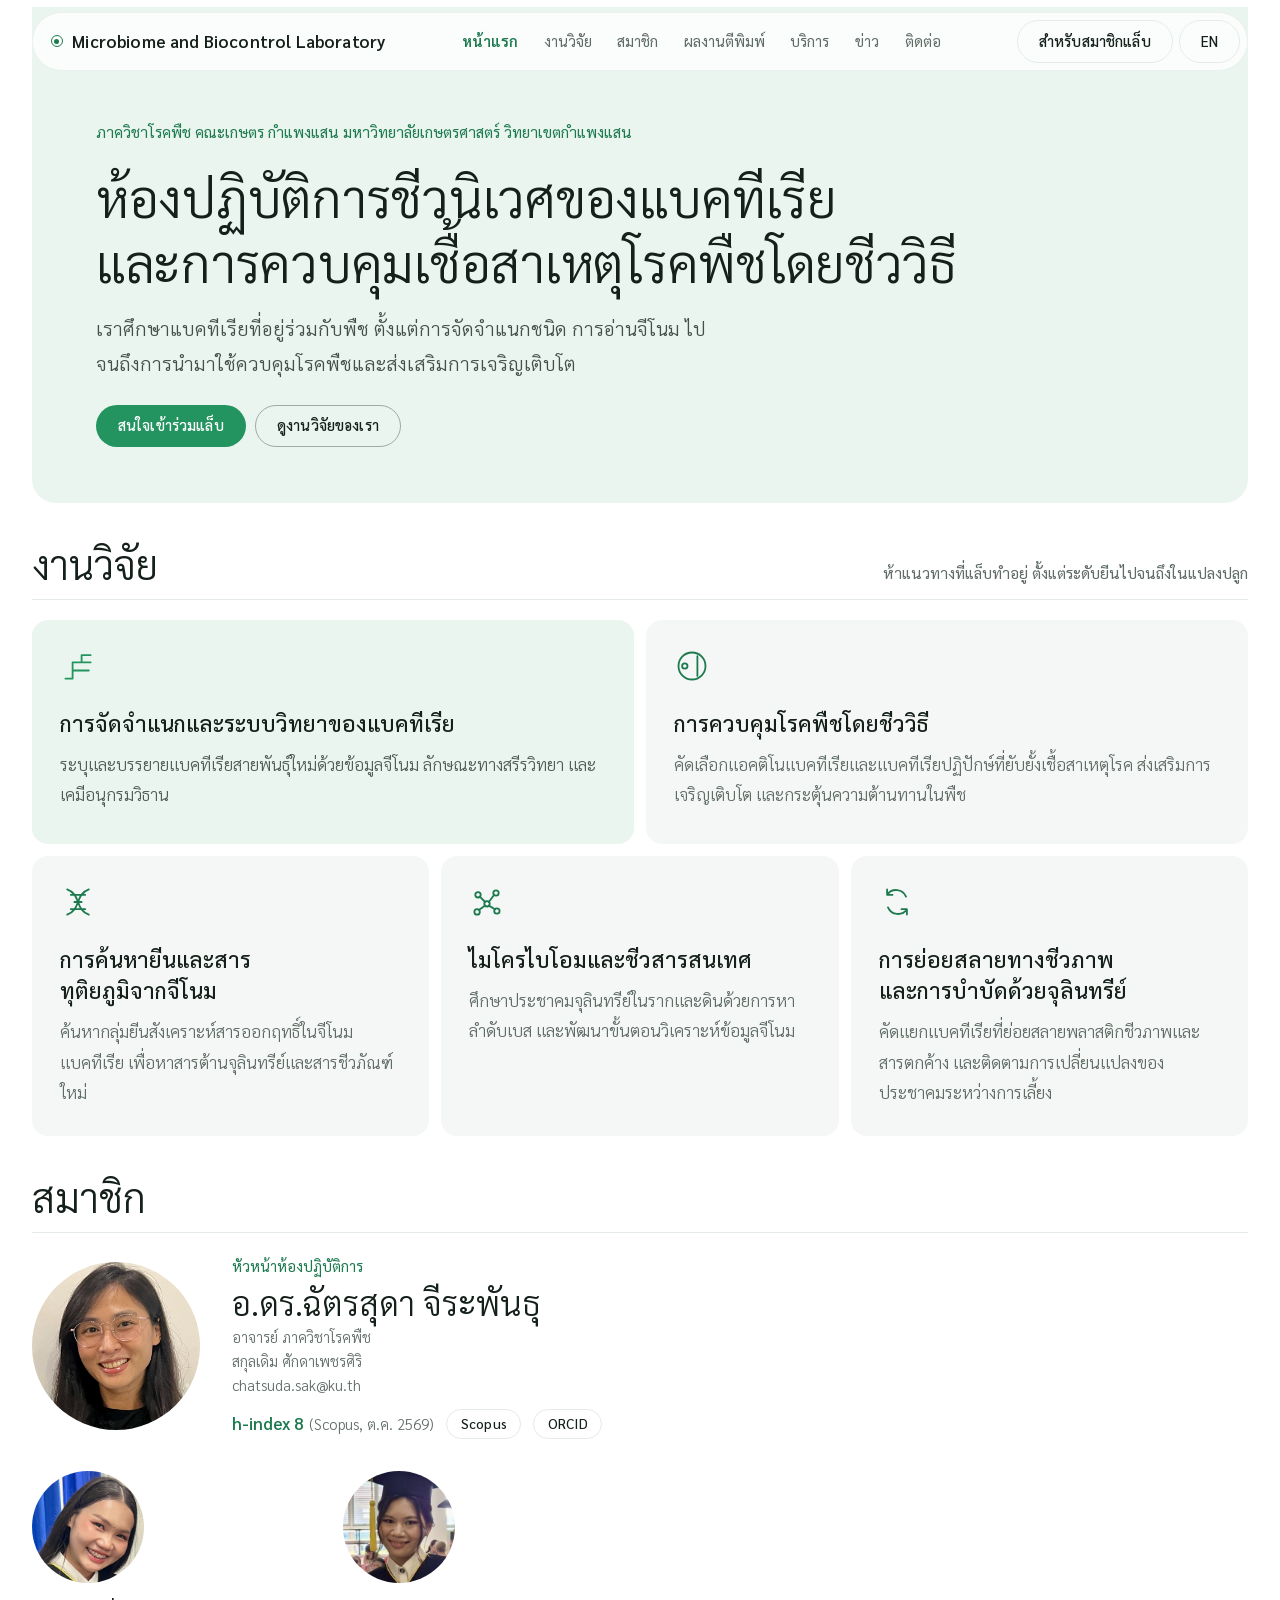
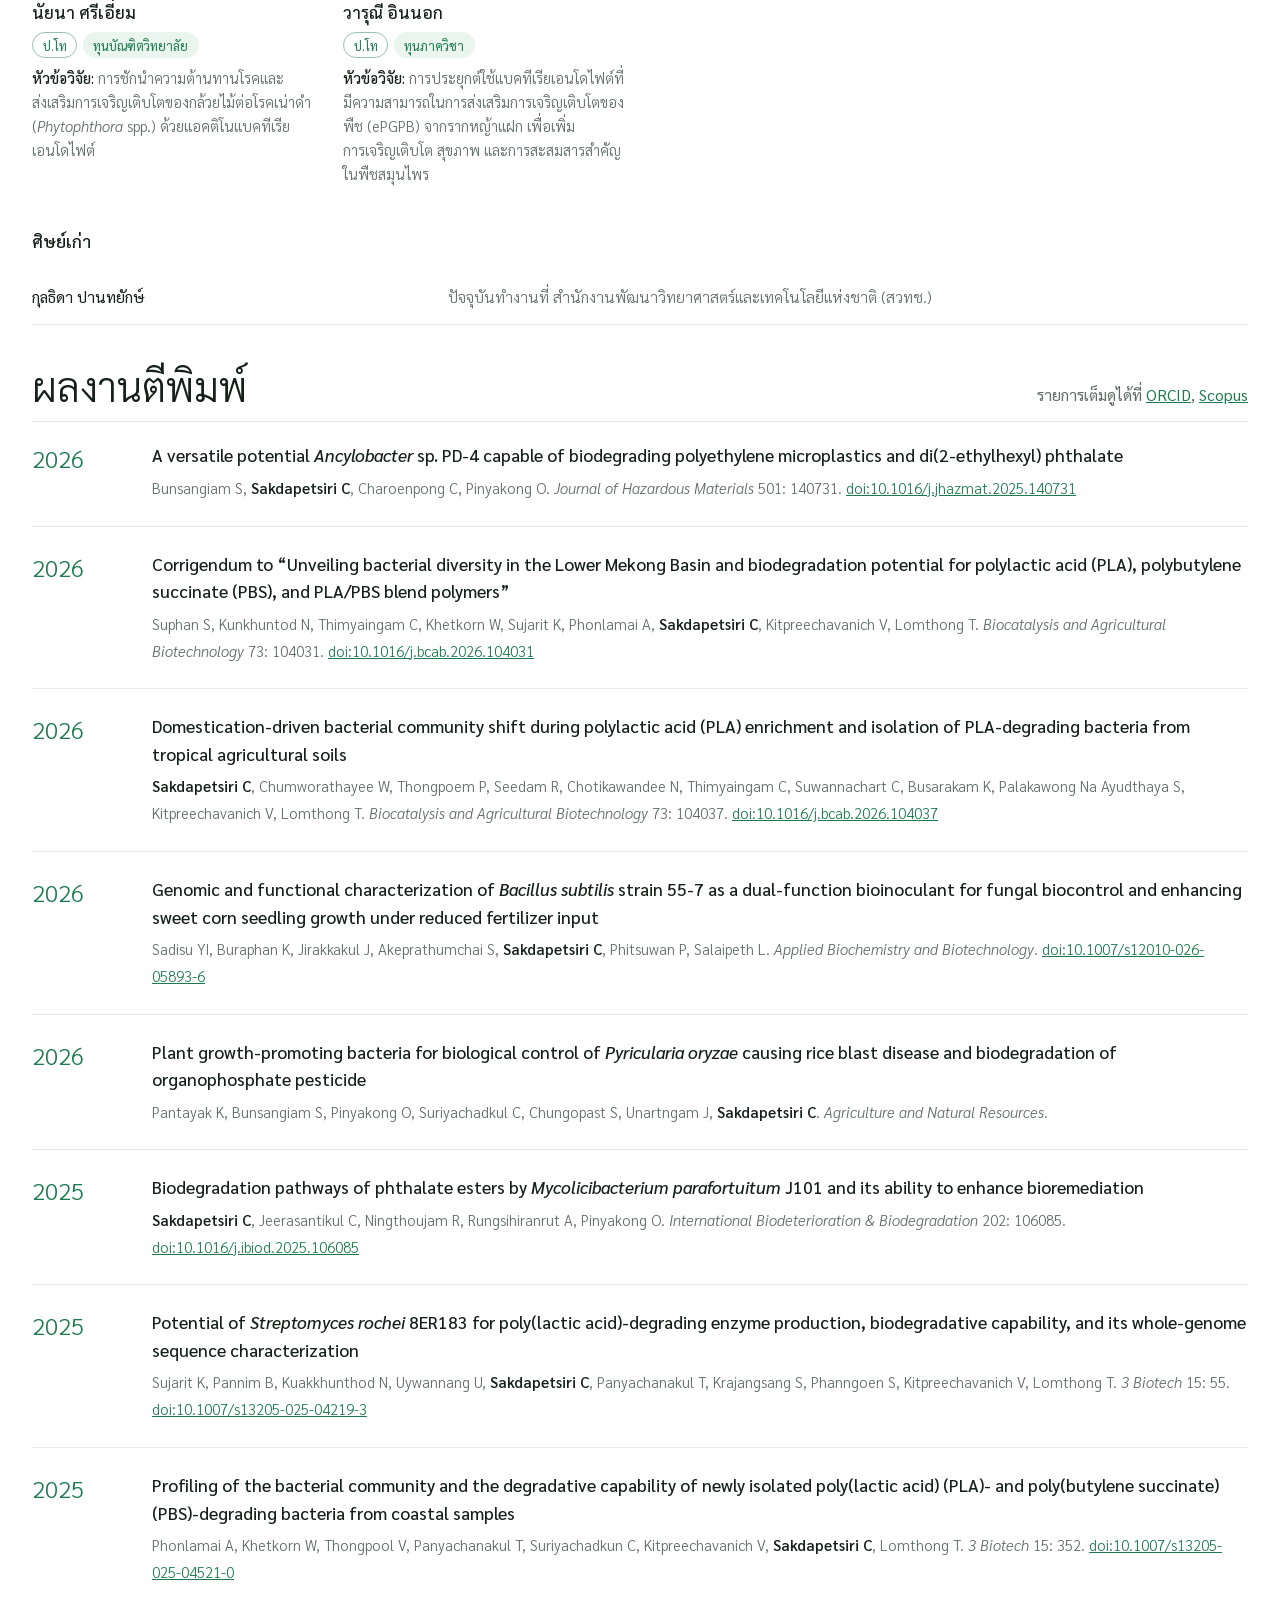
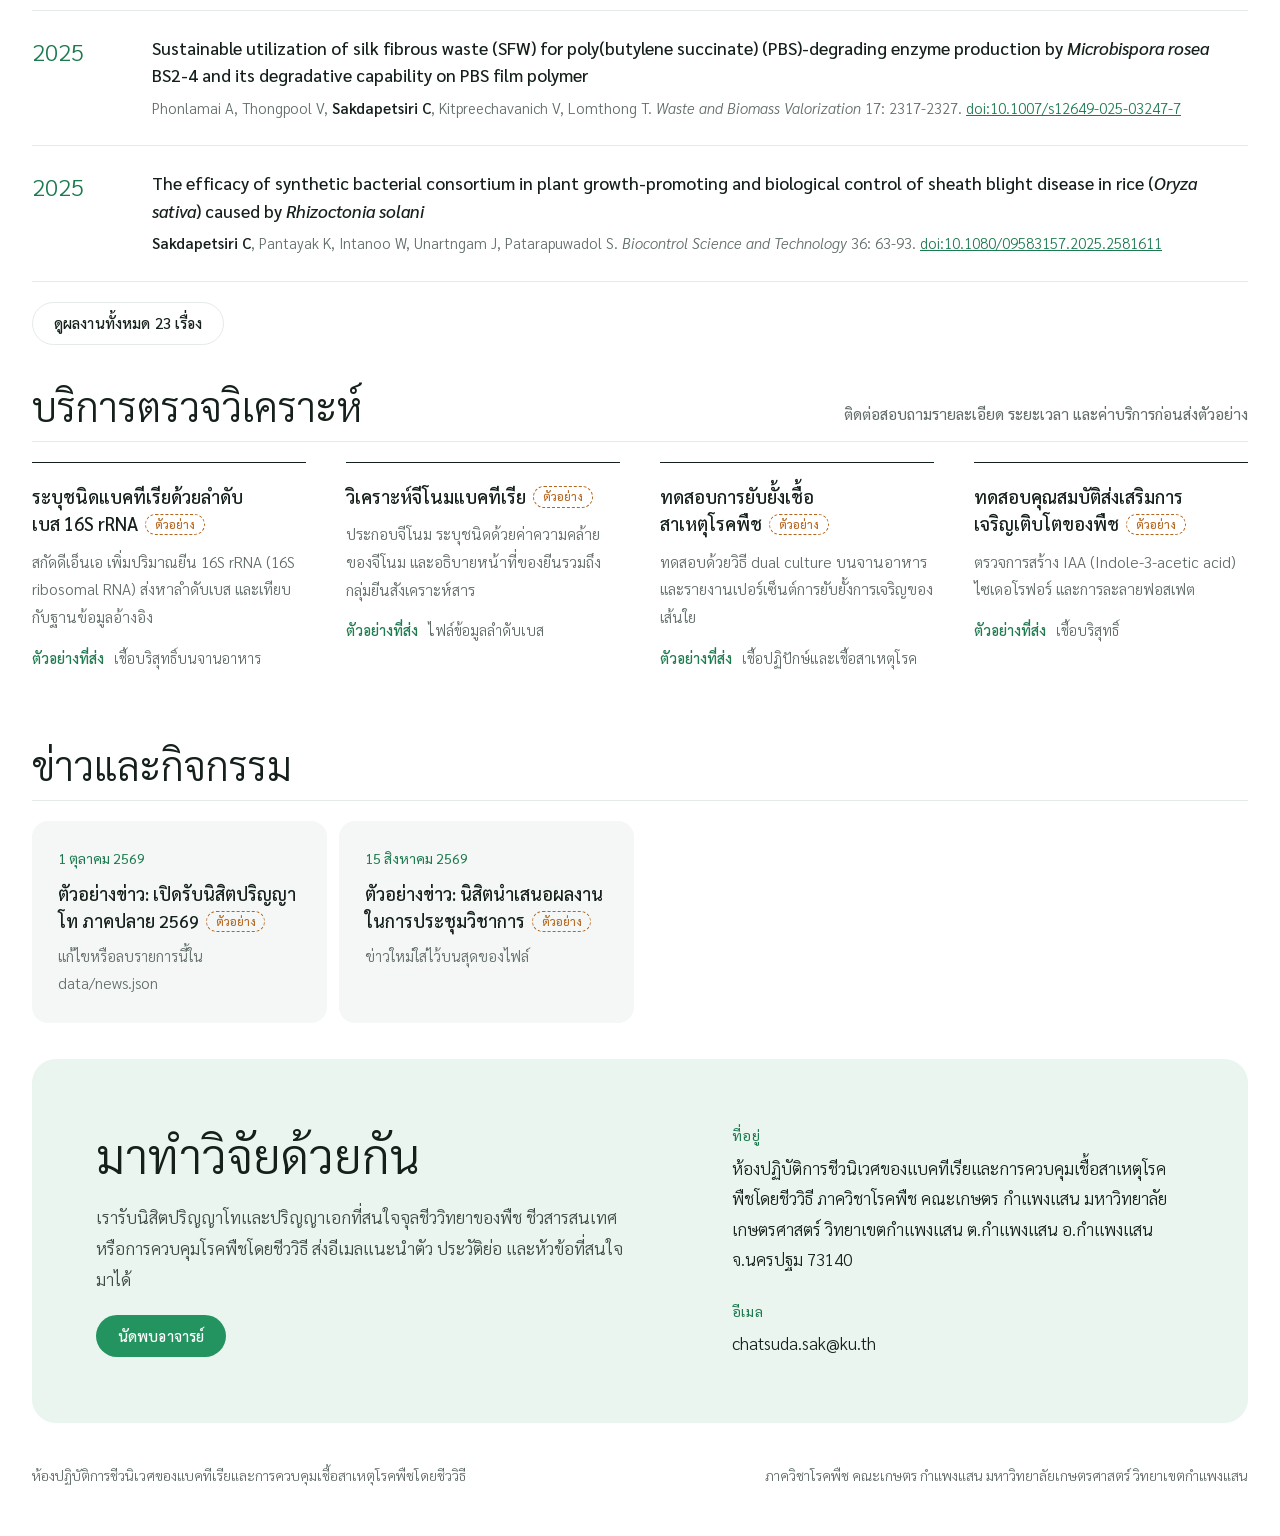
==== index.html @ 3112d470 "Add Home to the top menu Co-Authored-By: Claude Opus 5.5 <noreply@anthropic.com> Claude-Session: htt" ====
<!doctype html>
<html lang="th">
<head>
<meta charset="utf-8">
<meta name="viewport" content="width=device-width, initial-scale=1, viewport-fit=cover">
<title>Microbiome and Biocontrol Lab</title>
<meta name="description" content="ห้องปฏิบัติการชีวนิเวศของแบคทีเรียและการควบคุมเชื้อสาเหตุโรคพืชโดยชีววิธี ภาควิชาโรคพืช มหาวิทยาลัยเกษตรศาสตร์ วิทยาเขตกำแพงแสน">
<link rel="preconnect" href="https://fonts.googleapis.com">
<link rel="preconnect" href="https://fonts.gstatic.com" crossorigin>
<link rel="stylesheet" href="https://fonts.googleapis.com/css2?family=Sarabun:wght@300;400;500;600;700;800&display=swap">
<link rel="stylesheet" href="assets/style.css?v=22">
</head>
<body>
<header class="top">
  <div class="bar">
    <a class="brand" href="#home"><span class="mark" aria-hidden="true"></span><span data-bind="labShort">Microbiome and Biocontrol Laboratory</span></a>
    <nav aria-label="Sections">
      <a href="#home" aria-current="page" data-i18n="nav.home">หน้าแรก</a>
      <a href="#research" data-i18n="nav.research">งานวิจัย</a>
      <a href="#members" data-i18n="nav.members">สมาชิก</a>
      <a href="publications.html" data-i18n="nav.publications">ผลงานตีพิมพ์</a>
      <a href="#services" data-i18n="nav.services">บริการ</a>
      <a href="#news" data-i18n="nav.news">ข่าว</a>
      <a href="contact.html" data-i18n="nav.contact">ติดต่อ</a>
    </nav>
    <div class="actions">
      <a class="pill ghost" id="portal-link" href="#" target="_blank" rel="noopener" data-i18n="nav.portal">สำหรับสมาชิกแล็บ</a>
      <button class="pill lang" id="lang-toggle" type="button" aria-label="Switch language">EN</button>
    </div>
  </div>
</header>

<main id="home">
  <section class="hero">
    <div class="hero-inner">
      <p class="kicker" data-bind="kicker"></p>
      <h1 data-bind="labName"></h1>
      <p class="tagline" data-bind="tagline"></p>
      <div class="cta">
        <a class="pill solid" href="contact.html" data-i18n="hero.join">สนใจเข้าร่วมแล็บ</a>
        <a class="pill on-dark" href="#research" data-i18n="hero.research">ดูงานวิจัยของเรา</a>
      </div>
    </div>
  </section>

  <section class="block" id="research">
    <div class="head">
      <h2 data-i18n="nav.research">งานวิจัย</h2>
      <p data-i18n="research.lead">ห้าแนวทางที่แล็บทำอยู่ ตั้งแต่ระดับยีนไปจนถึงในแปลงปลูก</p>
    </div>
    <div class="bento" id="research-list"></div>
  </section>

  <section class="block" id="members">
    <div class="head"><h2 data-i18n="nav.members">สมาชิก</h2></div>
    <div id="member-list"></div>
  </section>

  <section class="block" id="publications">
    <div class="head">
      <h2 data-i18n="nav.publications">ผลงานตีพิมพ์</h2>
      <p><span data-i18n="pubs.note">รายการเต็มดูได้ที่</span> <a href="https://orcid.org/0000-0002-4092-6575" target="_blank" rel="noopener">ORCID</a>, <a href="https://www.scopus.com/authid/detail.uri?authorId=57148477100" target="_blank" rel="noopener">Scopus</a></p>
    </div>
    <ol class="pubs" id="pub-list"></ol>
    <div class="more-row"><a class="pill ghost" id="pub-more" href="publications.html" hidden>ดูผลงานทั้งหมด</a></div>
  </section>

  <section class="block" id="services">
    <div class="head">
      <h2 data-i18n="nav.servicesLong">บริการตรวจวิเคราะห์</h2>
      <p data-i18n="svc.note">ติดต่อสอบถามรายละเอียด ระยะเวลา และค่าบริการก่อนส่งตัวอย่าง</p>
    </div>
    <div class="services" id="service-list"></div>
  </section>

  <section class="block" id="news">
    <div class="head"><h2 data-i18n="nav.newsLong">ข่าวและกิจกรรม</h2></div>
    <div class="news" id="news-list"></div>
  </section>

  <section class="contact" id="contact">
    <div class="contact-main">
      <h2 data-i18n="contact.joinTitle">มาทำวิจัยด้วยกัน</h2>
      <p data-bind="joinText"></p>
      <div class="cta">
        <a class="pill solid" id="booking-link" href="contact.html#booking" data-i18n="contact.book">นัดพบอาจารย์</a>
      </div>
    </div>
    <dl class="contact-info">
      <div><dt data-i18n="contact.address">ที่อยู่</dt><dd data-bind="address"></dd></div>
      <div><dt data-i18n="contact.email">อีเมล</dt><dd data-bind="email"></dd></div>
    </dl>
  </section>
</main>

<footer>
  <span data-bind="labName"></span>
  <span data-bind="department"></span>
</footer>

<script src="assets/app.js?v=22"></script>
</body>
</html>
---- assets/style.css ----
/* Layout: plain mint hero band, white sections (max 76rem); light display type, one fresh green accent, a touch of spore yellow. */
:root {
  --paper: #ffffff;
  --surface: #f4f7f5;
  --ink: #142019;
  --muted: #5f6b65;
  --line: #e4ebe6;
  --moss: #e9f5ee;          /* hero, first research tile, contact band */
  --on-moss: #142019;
  --accent: #23945f;
  --accent-ink: #1d7a4f;    /* accent text on light */
  --accent-on: #ffffff;     /* text on accent */
  --hy: #3aa774;            /* hyphae lines */
  --sun: #f2bf3a;           /* spores */
  --flag: #b5651d;
  --font: "Sarabun", "Noto Sans Thai", "Leelawadee UI", system-ui, sans-serif;
  --r-lg: 24px;
  --r-md: 16px;
}
@media (prefers-color-scheme: dark) {
  :root:not([data-theme="light"]) {
    --paper: #0d1411; --surface: #141d19; --ink: #e6efe9; --muted: #97a59e; --line: #213029;
    --moss: #12241b; --on-moss: #e6efe9; --accent: #4cc98c; --accent-ink: #6fd6a3; --accent-on: #08241a;
    --hy: #4cc98c; --sun: #f2c75a; --flag: #eaa66a; color-scheme: dark;
  }
}
:root[data-theme="dark"] {
  --paper: #0d1411; --surface: #141d19; --ink: #e6efe9; --muted: #97a59e; --line: #213029;
  --moss: #12241b; --on-moss: #e6efe9; --accent: #4cc98c; --accent-ink: #6fd6a3; --accent-on: #08241a;
  --hy: #4cc98c; --sun: #f2c75a; --flag: #eaa66a; color-scheme: dark;
}

* { box-sizing: border-box; }
[hidden] { display: none !important; }
html { scroll-behavior: smooth; }
@media (prefers-reduced-motion: reduce) { html { scroll-behavior: auto; } .pill { transition: none; } }
body {
  margin: 0;
  background: var(--paper);
  color: var(--ink);
  font: 400 1.0625rem/1.8 var(--font);
  padding-inline: 16px;
  -webkit-font-smoothing: antialiased;
}
a { color: inherit; }
:focus-visible { outline: 2px solid var(--accent); outline-offset: 3px; border-radius: 6px; }
h1, h2, h3 { margin: 0; text-wrap: balance; }
p { margin: 0; }

/* Header */
.top { position: sticky; top: calc(env(safe-area-inset-top, 0px) + 12px); z-index: 20; max-width: 76rem; margin: 12px auto 0; }
.bar {
  display: flex; align-items: center; gap: 1.25rem;
  padding: 0.45rem 0.45rem 0.45rem 1.1rem; border-radius: 999px;
  background: color-mix(in srgb, var(--paper) 80%, transparent);
  backdrop-filter: blur(16px); -webkit-backdrop-filter: blur(16px);
  border: 1px solid color-mix(in srgb, var(--line) 70%, transparent);
}
.brand { display: flex; align-items: center; gap: 0.6rem; font-weight: 600; text-decoration: none; white-space: nowrap; letter-spacing: 0.01em; }
.mark { width: 12px; height: 12px; border-radius: 50%; border: 1.5px solid var(--accent-ink); position: relative; }
.mark::after { content: ""; position: absolute; inset: 2.5px; border-radius: 50%; background: var(--accent-ink); }
nav { display: flex; gap: 1.6rem; margin-inline: auto; font-size: 0.93rem; }
nav a { text-decoration: none; color: var(--muted); white-space: nowrap; }
nav a:hover { color: var(--ink); }
nav a[aria-current="page"] { color: var(--accent-ink); font-weight: 600; }
.actions { display: flex; gap: 0.4rem; }
.pill {
  display: inline-flex; align-items: center; justify-content: center;
  font: 500 0.93rem/1 var(--font); padding: 0.8rem 1.3rem; border-radius: 999px;
  border: 1px solid transparent; text-decoration: none; cursor: pointer; white-space: nowrap; letter-spacing: 0.01em;
  transition: background-color .2s ease, color .2s ease, border-color .2s ease;
}
.pill.solid { background: var(--accent); color: var(--accent-on); }
.pill.solid:hover { background: var(--accent-ink); }
.pill.ghost { border-color: var(--line); background: transparent; color: var(--ink); }
.pill.ghost:hover { border-color: var(--ink); }
.pill.lang { background: transparent; border-color: var(--line); color: var(--ink); min-width: 3rem; }
.pill.lang:hover { border-color: var(--ink); }
.pill.on-dark { border-color: color-mix(in srgb, var(--on-moss) 35%, transparent); color: var(--on-moss); }
.pill.on-dark:hover { border-color: var(--on-moss); }

/* Hero */
.hero {
  position: relative; overflow: hidden; isolation: isolate;
  max-width: 76rem; margin: -64px auto 0; padding: 7rem clamp(1.5rem, 5vw, 4.5rem) clamp(2.5rem, 5vw, 3.5rem);
  border-radius: 0 0 var(--r-lg) var(--r-lg);
  background: var(--moss); color: var(--on-moss);
}
.hero-inner { max-width: 56rem; display: grid; gap: 1.1rem; }
.kicker { color: var(--accent-ink); font-size: 0.95rem; }
.hero h1 { font-size: clamp(2rem, 4.3vw, 3.25rem); font-weight: 300; line-height: 1.25; letter-spacing: -0.005em; }
.hero h1 .nb { white-space: nowrap; }
.tagline { font-size: clamp(1.05rem, 1.7vw, 1.2rem); font-weight: 300; max-width: 40rem; color: color-mix(in srgb, var(--on-moss) 78%, transparent); }
.cta { display: flex; flex-wrap: wrap; gap: 0.6rem; margin-top: 0.4rem; }

/* Sections */
main > .block { max-width: 76rem; margin-inline: auto; padding-block: clamp(1.75rem, 3vw, 2.25rem) 0; scroll-margin-top: 6rem; }
.head { display: flex; justify-content: space-between; align-items: end; gap: 1rem 3rem; flex-wrap: wrap; margin-bottom: 1.25rem; padding-bottom: 0.75rem; border-bottom: 1px solid var(--line); }
.head h2 { font-size: clamp(1.8rem, 3.4vw, 2.5rem); font-weight: 300; line-height: 1.2; }
.head p { color: var(--muted); max-width: 30rem; font-size: 0.98rem; }

.bento { display: grid; grid-template-columns: repeat(6, minmax(0, 1fr)); gap: 12px; }
.tile { grid-column: span 2; background: var(--surface); border-radius: var(--r-md); padding: 1.75rem; display: grid; gap: 0.6rem; align-content: start; min-height: 14rem; }
.tile:nth-child(1), .tile:nth-child(2) { grid-column: span 3; }
.tile:nth-child(1) { background: var(--moss); color: var(--on-moss); }
.tile:nth-child(1) .glyph { color: var(--accent); }
.tile:nth-child(1) p { color: color-mix(in srgb, var(--on-moss) 72%, transparent); }
.tile h3 { font-size: 1.35rem; font-weight: 500; line-height: 1.45; }
.tile p { color: var(--muted); font-weight: 300; }
.tile .glyph { width: 36px; height: 36px; margin-bottom: 0.9rem; color: var(--accent-ink); }

/* People */
.pi-card { display: grid; grid-template-columns: 168px minmax(0, 1fr); gap: 2rem; align-items: center; margin-bottom: 2rem; }
.pi-card .avatar { width: 168px; height: 168px; font-size: 3.4rem; margin: 0; }
.pi-card .eyebrow { color: var(--accent-ink); font-size: 0.93rem; }
.pi-card .name { font-size: clamp(1.6rem, 3vw, 2.1rem); font-weight: 300; line-height: 1.35; }
.people { display: grid; grid-template-columns: repeat(auto-fill, minmax(15rem, 1fr)); gap: 2.5rem 1.75rem; }
.person { display: grid; gap: 0.2rem; justify-items: start; align-content: start; }
.avatar { width: 112px; height: 112px; border-radius: 50%; object-fit: cover; margin-bottom: 0.9rem; background: var(--surface); display: grid; place-items: center; font-size: 2.2rem; font-weight: 300; color: var(--accent-ink); }
.person .name { font-weight: 500; font-size: 1.05rem; line-height: 1.5; }
.level { display: inline-block; font-size: 0.8rem; color: var(--accent-ink); border: 1px solid color-mix(in srgb, var(--accent-ink) 45%, transparent); border-radius: 999px; padding: 0.05rem 0.6rem; margin-block: 0.2rem 0.3rem; }
.person .note, .pi-card .note, .pi-card .role { color: var(--muted); font-size: 0.93rem; font-weight: 300; line-height: 1.6; }
.chips { display: flex; flex-wrap: wrap; gap: 0.35rem; margin-block: 0.2rem 0.3rem; }
.chips .level { margin: 0; }
.level.award { background: var(--moss); border-color: transparent; color: var(--accent-ink); }
.person .note .lbl { color: var(--ink); font-weight: 500; }
.nw { white-space: nowrap; }
.metrics { display: flex; flex-wrap: wrap; align-items: center; gap: 0.5rem 0.75rem; margin-top: 0.75rem; }
.stat { font-size: 0.93rem; color: var(--muted); font-weight: 300; }
.stat b { color: var(--accent-ink); font-weight: 600; font-size: 1.05rem; margin-right: 0.15rem; }
.pill.small { padding: 0.45rem 0.85rem; font-size: 0.85rem; }
.head p a { color: var(--accent-ink); }
.alumni { margin-top: 2.5rem; }
.alumni h3 { font-size: 1.1rem; font-weight: 500; margin-bottom: 0.75rem; }
.alumni ul { list-style: none; margin: 0; padding: 0; }
.alumni li { display: grid; grid-template-columns: minmax(0, 1fr) minmax(0, 2fr); gap: 1rem; padding-block: 0.85rem; border-bottom: 1px solid var(--line); font-size: 0.98rem; }
.alumni li > span:last-child, .alumni .muted { color: var(--muted); font-weight: 300; }

/* Publications */
.pubs { list-style: none; margin: 0; padding: 0; }
.pub { display: grid; grid-template-columns: 6rem minmax(0, 1fr); gap: 1.5rem; padding-block: 1.5rem; border-bottom: 1px solid var(--line); }
.pub:first-child { padding-top: 0; }
.pub .yr { font-size: 1.5rem; font-weight: 300; color: var(--accent-ink); font-variant-numeric: tabular-nums; line-height: 1.35; }
.pub .t { font-weight: 500; font-size: 1.08rem; line-height: 1.6; }
.pub .meta { color: var(--muted); font-size: 0.93rem; font-weight: 300; margin-top: 0.3rem; }
.pub a { color: var(--accent-ink); }

/* Services */
.services { display: grid; grid-template-columns: repeat(auto-fit, minmax(16rem, 1fr)); gap: 0 2.5rem; }
.svc { padding-block: 1.25rem 2rem; border-top: 1px solid var(--ink); display: grid; gap: 0.6rem; align-content: start; }
.svc h3 { font-size: 1.15rem; font-weight: 500; line-height: 1.5; }
.svc p { color: var(--muted); font-size: 0.97rem; font-weight: 300; }
.svc .sample { margin-top: 0.3rem; font-size: 0.9rem; display: flex; gap: 0.6rem; align-items: baseline; }
.svc .sample b { font-weight: 500; color: var(--accent-ink); white-space: nowrap; }
.svc .sample span { color: var(--muted); font-weight: 300; }

/* News */
.news { display: grid; grid-template-columns: repeat(auto-fill, minmax(18rem, 1fr)); gap: 12px; }
.news-item { background: var(--surface); border-radius: var(--r-md); padding: 1.6rem; display: grid; gap: 0.5rem; align-content: start; }
.news-item time { font-size: 0.88rem; color: var(--accent-ink); }
.news-item .t { font-weight: 500; font-size: 1.12rem; line-height: 1.55; }
.news-item p { color: var(--muted); font-size: 0.95rem; font-weight: 300; }

/* Contact */
.contact {
  max-width: 76rem; margin: clamp(1.75rem, 3vw, 2.25rem) auto 0;
  background: var(--moss); color: var(--on-moss); border-radius: var(--r-lg);
  padding: clamp(2.25rem, 5vw, 4rem); display: grid; grid-template-columns: minmax(0, 1.3fr) minmax(0, 1fr); gap: 3rem; scroll-margin-top: 6rem;
}
.contact h2 { font-size: clamp(2rem, 4vw, 3rem); font-weight: 300; line-height: 1.3; margin-bottom: 1rem; }
.contact-main p { font-weight: 300; font-size: 1.08rem; max-width: 34rem; margin-bottom: 1.25rem; color: color-mix(in srgb, var(--on-moss) 80%, transparent); }
.contact-info { margin: 0; display: grid; gap: 1.5rem; align-content: end; }
.contact-info dt { font-size: 0.88rem; color: var(--accent-ink); letter-spacing: 0.04em; }
.contact-info dd { margin: 0.25rem 0 0; font-weight: 300; }

.badge { display: inline-block; font: 500 0.7rem/1 var(--font); color: var(--flag); border: 1px dashed currentColor; border-radius: 999px; padding: 0.25rem 0.55rem; margin-left: 0.45rem; vertical-align: 0.2em; }

footer { max-width: 76rem; margin: 0 auto; padding-block: 2.5rem 3rem; display: flex; flex-wrap: wrap; justify-content: space-between; gap: 0.5rem 2rem; color: var(--muted); font-size: 0.88rem; font-weight: 300; }

@media (max-width: 960px) {
  nav { display: none; }
  .actions { margin-left: auto; }
  .bento { grid-template-columns: repeat(2, minmax(0, 1fr)); }
  .tile, .tile:nth-child(2) { grid-column: span 1; }
  .tile:nth-child(1) { grid-column: 1 / -1; }
  .contact { grid-template-columns: minmax(0, 1fr); }
}
@media (max-width: 560px) {
  .brand span:last-child { display: none; }
  .bento { grid-template-columns: minmax(0, 1fr); }
  .tile, .tile:nth-child(n) { grid-column: auto; min-height: 0; }
  .pi-card { grid-template-columns: minmax(0, 1fr); gap: 1.25rem; }
  .pi-card .avatar { width: 120px; height: 120px; font-size: 2.6rem; }
  .people { grid-template-columns: repeat(2, minmax(0, 1fr)); gap: 2rem 1rem; }
  .avatar { width: 96px; height: 96px; }
  .alumni li { grid-template-columns: minmax(0, 1fr); gap: 0; }
  .pub { grid-template-columns: minmax(0, 1fr); gap: 0.2rem; }
  .pub .yr { font-size: 1.15rem; }
  .hero { padding-top: 6rem; }
}

/* Publications page (publications.html) */
.more-row { margin-top: 1.25rem; }
.meta b { color: var(--ink); font-weight: 600; }
main.sub { max-width: 76rem; margin-inline: auto; }
.page-head { padding-top: 2.5rem !important; }
.page-head .back { color: var(--accent-ink); text-decoration: none; font-size: 0.93rem; display: inline-block; margin-bottom: 0.75rem; }
.page-head .back::before { content: "\2190\00a0"; }
.page-head h1 { font-size: clamp(1.8rem, 3.4vw, 2.5rem); font-weight: 300; line-height: 1.2; }
.page-head .head p a { color: var(--accent-ink); }
.filters { display: flex; flex-wrap: wrap; align-items: center; gap: 0.75rem 1.5rem; padding: 1rem 1.25rem; background: var(--surface); border-radius: var(--r-md); margin-bottom: 1.75rem; }
.filters .quick { display: flex; flex-wrap: wrap; gap: 0.4rem; }
.filters .pill[aria-pressed="true"] { background: var(--accent); color: var(--accent-on); border-color: var(--accent); }
.filters .range { display: flex; align-items: center; gap: 0.5rem; flex-wrap: wrap; font-size: 0.93rem; color: var(--muted); }
.filters select { font: 500 0.95rem var(--font); color: var(--ink); background: var(--paper); border: 1px solid var(--line); border-radius: 10px; padding: 0.4rem 0.6rem; }
.filters .count { margin-left: auto; font-size: 0.93rem; color: var(--muted); }
.yr-group + .yr-group { margin-top: 1.5rem; }
.yr-group h3 { font-size: 1.5rem; font-weight: 300; color: var(--accent-ink); border-bottom: 1px solid var(--line); padding-bottom: 0.4rem; }
.yr-group h3 span { font-size: 0.9rem; color: var(--muted); margin-left: 0.4rem; }
.yr-group .pub { grid-template-columns: minmax(0, 1fr); }
.yr-group .pub .yr { display: none; }
.empty { color: var(--muted); }
@media (max-width: 560px) { .filters .count { margin-left: 0; width: 100%; } .page-head { padding-top: 1.75rem !important; } }

/* Contact page (contact.html) */
.ways { display: grid; grid-template-columns: repeat(auto-fit, minmax(16rem, 1fr)); gap: 12px; margin-bottom: 2.25rem; }
.way { background: var(--surface); border-radius: var(--r-md); padding: 1.5rem; display: grid; gap: 0.55rem; align-content: start; justify-items: start; }
.way svg { width: 32px; height: 32px; fill: none; stroke: var(--accent-ink); stroke-width: 1.8; stroke-linecap: round; stroke-linejoin: round; margin-bottom: 0.3rem; }
.way h3 { font-size: 1.2rem; font-weight: 500; }
.way p { color: var(--muted); font-weight: 300; font-size: 0.97rem; }
.way .addr { color: var(--ink); font-weight: 500; font-size: 1.05rem; user-select: all; }
.way .row { display: flex; flex-wrap: wrap; gap: 0.4rem; }
.booking-layout { display: grid; grid-template-columns: minmax(0, 2.2fr) minmax(0, 1fr); gap: 2rem; scroll-margin-top: 6rem; }
.booking-head { display: flex; justify-content: space-between; align-items: end; gap: 1rem; flex-wrap: wrap; margin-bottom: 1rem; }
.booking-head h2 { font-size: clamp(1.5rem, 2.6vw, 2rem); font-weight: 300; }
.booking-head p { color: var(--muted); font-weight: 300; max-width: 38rem; font-size: 0.97rem; }
.booking-box { border: 1px solid var(--line); border-radius: var(--r-md); overflow: hidden; background: var(--paper); }
.booking-box iframe { display: block; width: 100%; height: 760px; border: 0; }
.booking-empty { min-height: 18rem; display: grid; place-content: center; justify-items: center; text-align: center; gap: 0.6rem; padding: 2rem 1.5rem; background: var(--moss); }
.booking-empty .t { font-size: 1.25rem; font-weight: 500; color: var(--on-moss); }
.booking-empty p { color: var(--muted); max-width: 30rem; font-weight: 300; }
.booking-side h3 { font-size: 1.05rem; font-weight: 600; margin-bottom: 0.5rem; }
.booking-side h3 + ul, .booking-side h3 + p { margin-bottom: 1.75rem; }
.booking-side ul { margin: 0; padding-left: 1.1rem; display: grid; gap: 0.5rem; color: var(--muted); font-weight: 300; font-size: 0.97rem; }
.booking-side p { color: var(--muted); font-weight: 300; font-size: 0.97rem; }
@media (max-width: 860px) { .booking-layout { grid-template-columns: minmax(0, 1fr); } .booking-box iframe { height: 900px; } }

.form-layout { display: grid; grid-template-columns: minmax(0, 2.2fr) minmax(0, 1fr); gap: 2rem; margin-top: 2.5rem; scroll-margin-top: 6rem; }
.contact-form { display: grid; gap: 1rem; background: var(--surface); border-radius: var(--r-md); padding: clamp(1.25rem, 3vw, 2rem); }
.contact-form h2 { font-size: clamp(1.5rem, 2.6vw, 2rem); font-weight: 300; }
.contact-form .hint { color: var(--muted); font-weight: 300; font-size: 0.95rem; margin-top: -0.5rem; }
.field-row { display: grid; grid-template-columns: repeat(auto-fit, minmax(14rem, 1fr)); gap: 1rem; }
.field { display: grid; gap: 0.35rem; }
.field label { font-size: 0.93rem; font-weight: 500; }
.field input, .field select, .field textarea { font: 400 1rem/1.6 var(--font); color: var(--ink); background: var(--paper); border: 1px solid var(--line); border-radius: 12px; padding: 0.65rem 0.85rem; width: 100%; }
.field textarea { resize: vertical; min-height: 8rem; }
.field input:focus, .field select:focus, .field textarea:focus { outline: 2px solid var(--accent); outline-offset: 1px; border-color: transparent; }
.hp { position: absolute; left: -9999px; width: 1px; height: 1px; overflow: hidden; }
.form-foot { display: flex; flex-wrap: wrap; align-items: center; gap: 0.75rem 1rem; }
.form-foot .pill[disabled] { opacity: 0.6; cursor: progress; }
.status { font-size: 0.93rem; color: var(--muted); }
.status.ok { color: var(--accent-ink); }
.status.bad { color: var(--flag); }
.booking-side .addr { color: var(--ink); font-weight: 500; margin-bottom: 0.6rem; user-select: all; }
@media (max-width: 860px) { .form-layout { grid-template-columns: minmax(0, 1fr); } }
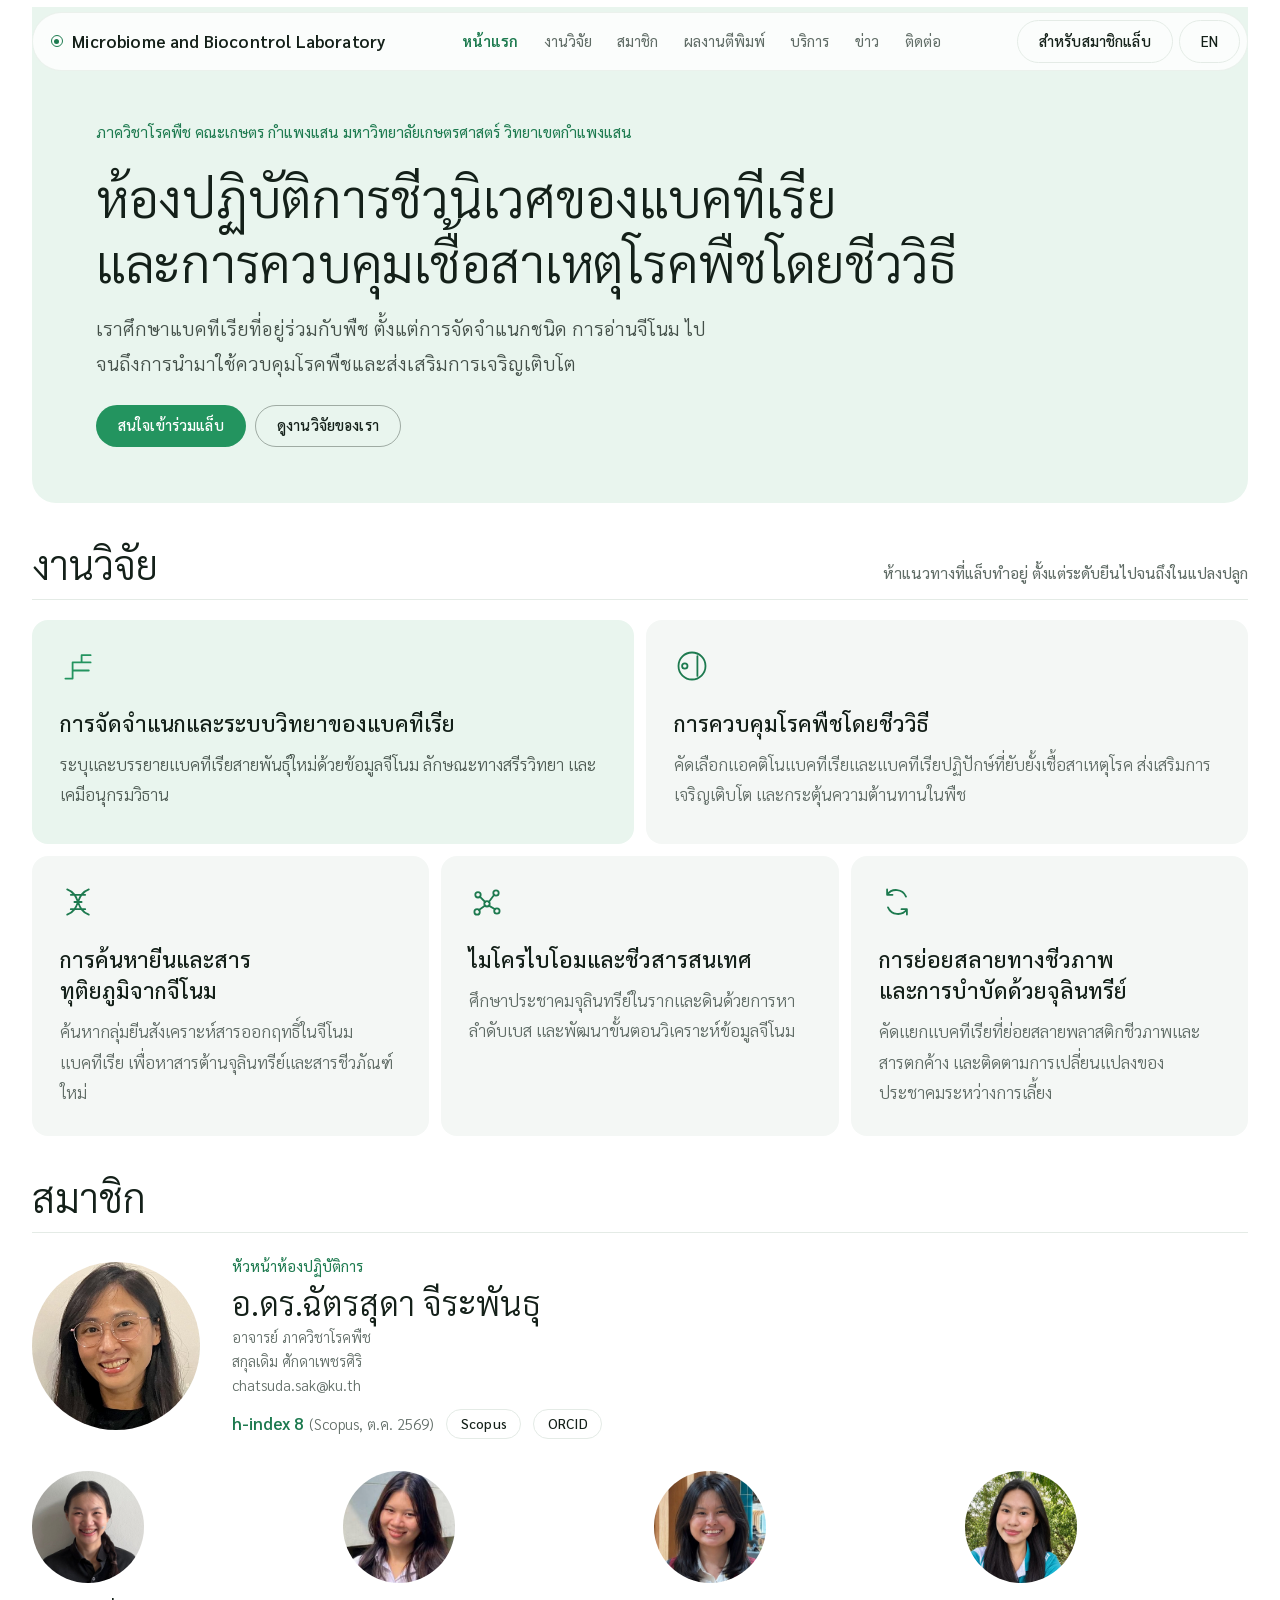
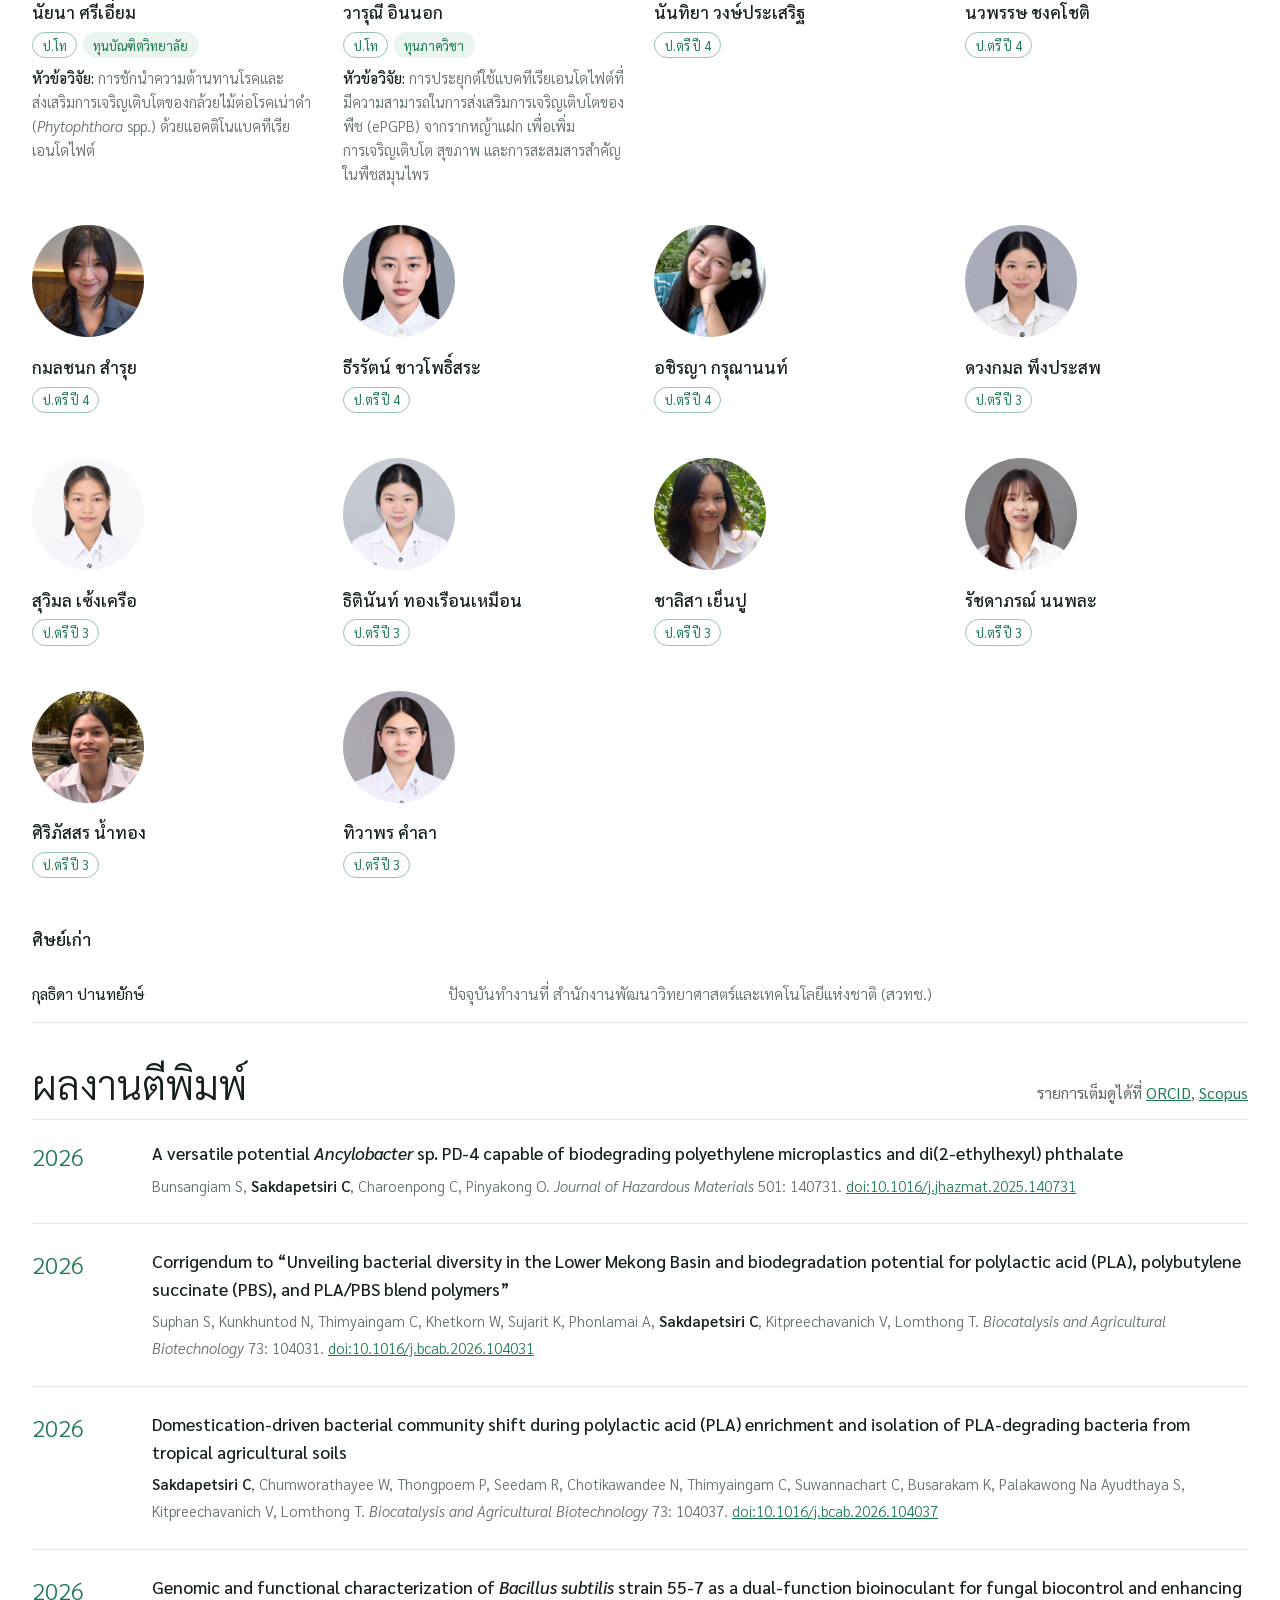
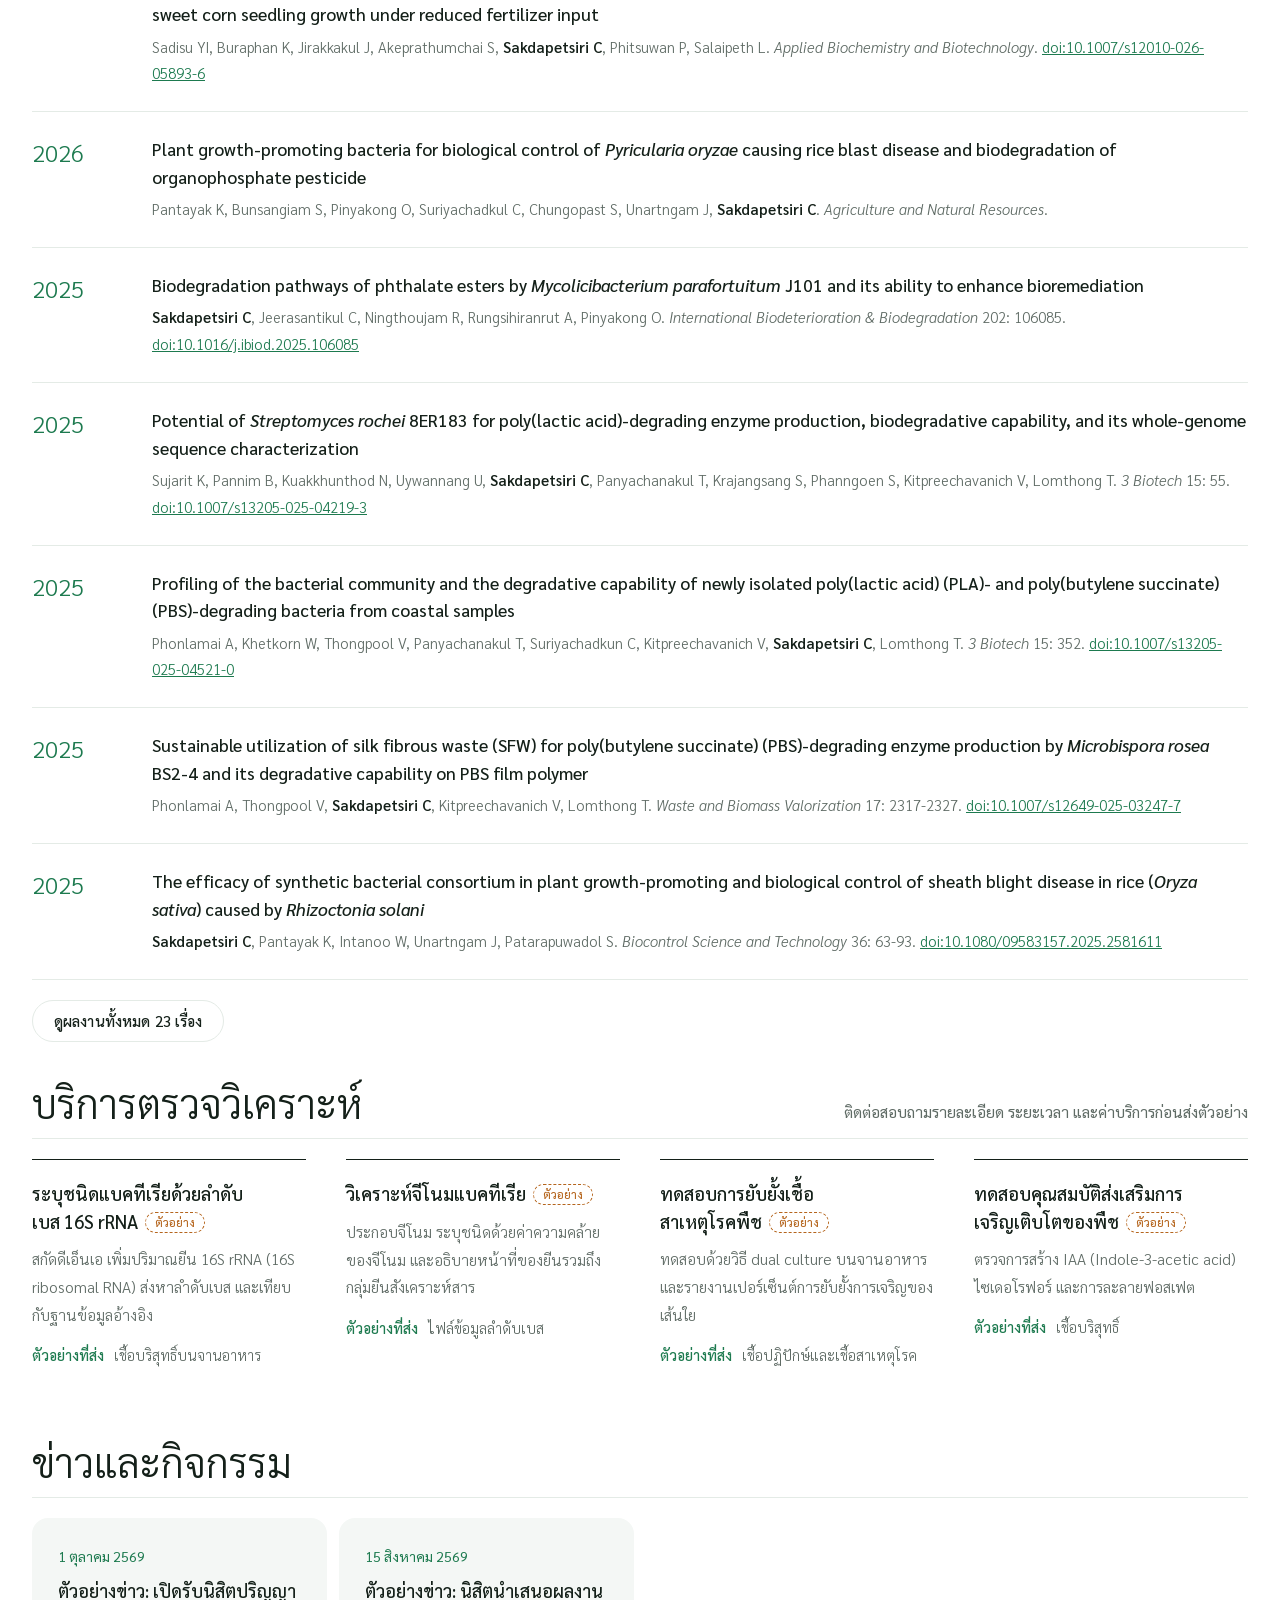
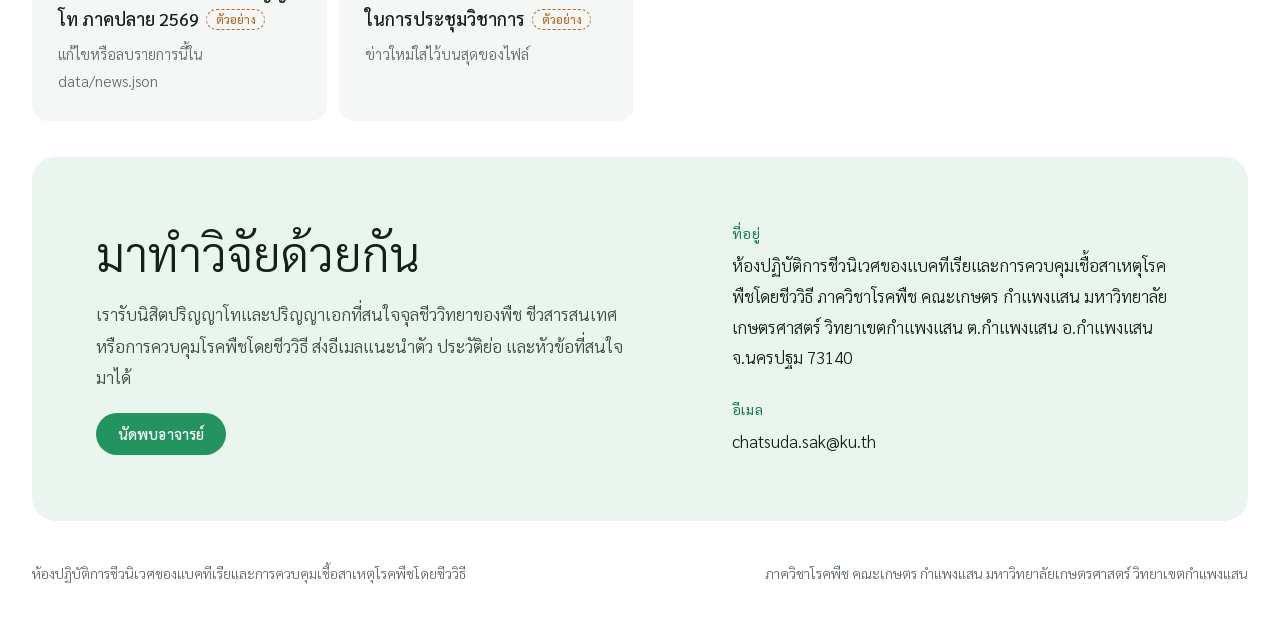
==== commit 15e47ded: "Add 12 undergraduate members with study year and refresh portraits Co-Authored-By: Claude Opus 5.5 <" ====
--- a/index.html
+++ b/index.html
@@ -8,7 +8,7 @@
 <link rel="preconnect" href="https://fonts.googleapis.com">
 <link rel="preconnect" href="https://fonts.gstatic.com" crossorigin>
 <link rel="stylesheet" href="https://fonts.googleapis.com/css2?family=Sarabun:wght@300;400;500;600;700;800&display=swap">
-<link rel="stylesheet" href="assets/style.css?v=22">
+<link rel="stylesheet" href="assets/style.css?v=26">
 </head>
 <body>
 <header class="top">
@@ -24,7 +24,7 @@
       <a href="contact.html" data-i18n="nav.contact">ติดต่อ</a>
     </nav>
     <div class="actions">
-      <a class="pill ghost" id="portal-link" href="#" target="_blank" rel="noopener" data-i18n="nav.portal">สำหรับสมาชิกแล็บ</a>
+      <a class="pill ghost" id="portal-link" href="lab-members.html" data-i18n="nav.portal">สำหรับสมาชิกแล็บ</a>
       <button class="pill lang" id="lang-toggle" type="button" aria-label="Switch language">EN</button>
     </div>
   </div>
@@ -98,6 +98,6 @@
   <span data-bind="department"></span>
 </footer>
 
-<script src="assets/app.js?v=22"></script>
+<script src="assets/app.js?v=26"></script>
 </body>
 </html>
--- a/assets/style.css
+++ b/assets/style.css
@@ -208,7 +208,7 @@
 .page-head .back::before { content: "\2190\00a0"; }
 .page-head h1 { font-size: clamp(1.8rem, 3.4vw, 2.5rem); font-weight: 300; line-height: 1.2; }
 .page-head .head p a { color: var(--accent-ink); }
-.filters { display: flex; flex-wrap: wrap; align-items: center; gap: 0.75rem 1.5rem; padding: 1rem 1.25rem; background: var(--surface); border-radius: var(--r-md); margin-bottom: 1.75rem; }
+.filters { display: flex; flex-wrap: wrap; align-items: center; gap: 0.75rem 1.5rem; padding: 1rem 1.25rem; background: var(--surface); border-radius: var(--r-md); margin-bottom: 1.25rem; }
 .filters .quick { display: flex; flex-wrap: wrap; gap: 0.4rem; }
 .filters .pill[aria-pressed="true"] { background: var(--accent); color: var(--accent-on); border-color: var(--accent); }
 .filters .range { display: flex; align-items: center; gap: 0.5rem; flex-wrap: wrap; font-size: 0.93rem; color: var(--muted); }
@@ -240,7 +240,7 @@
 .booking-empty .t { font-size: 1.25rem; font-weight: 500; color: var(--on-moss); }
 .booking-empty p { color: var(--muted); max-width: 30rem; font-weight: 300; }
 .booking-side h3 { font-size: 1.05rem; font-weight: 600; margin-bottom: 0.5rem; }
-.booking-side h3 + ul, .booking-side h3 + p { margin-bottom: 1.75rem; }
+.booking-side h3 + ul, .booking-side h3 + p { margin-bottom: 1.25rem; }
 .booking-side ul { margin: 0; padding-left: 1.1rem; display: grid; gap: 0.5rem; color: var(--muted); font-weight: 300; font-size: 0.97rem; }
 .booking-side p { color: var(--muted); font-weight: 300; font-size: 0.97rem; }
 @media (max-width: 860px) { .booking-layout { grid-template-columns: minmax(0, 1fr); } .booking-box iframe { height: 900px; } }
@@ -263,3 +263,48 @@
 .status.bad { color: var(--flag); }
 .booking-side .addr { color: var(--ink); font-weight: 500; margin-bottom: 0.6rem; user-select: all; }
 @media (max-width: 860px) { .form-layout { grid-template-columns: minmax(0, 1fr); } }
+
+/* Lab members knowledge base */
+.kb-access { display: flex; gap: 1rem; align-items: flex-start; background: var(--moss); color: var(--on-moss); border-radius: var(--r-md); padding: 1.25rem 1.5rem; margin-bottom: 1.25rem; }
+.kb-access svg { width: 30px; height: 30px; flex: none; fill: none; stroke: var(--accent-ink); stroke-width: 1.8; stroke-linecap: round; stroke-linejoin: round; }
+.kb-access .t { font-weight: 600; margin-bottom: 0.2rem; }
+.kb-access p:not(.t) { color: color-mix(in srgb, var(--on-moss) 75%, transparent); font-weight: 300; font-size: 0.97rem; }
+.kb-grid { display: grid; grid-template-columns: repeat(auto-fill, minmax(min(100%, 21rem), 1fr)); gap: 12px; }
+.kb-cat { background: var(--surface); border-radius: var(--r-md); padding: 1.5rem; display: grid; gap: 1rem; align-content: start; }
+.kb-top { display: flex; gap: 0.85rem; align-items: center; }
+.kb-top svg { width: 34px; height: 34px; flex: none; fill: none; stroke: var(--accent-ink); stroke-width: 1.8; stroke-linecap: round; stroke-linejoin: round; }
+.kb-top h2 { font-size: 1.2rem; font-weight: 500; line-height: 1.35; }
+.kb-n { color: var(--muted); font-size: 0.85rem; font-weight: 300; }
+.kb-cat ul { list-style: none; margin: 0; padding: 0; display: grid; }
+.kb-cat li { border-top: 1px solid var(--line); }
+.kb-cat li a { display: flex; justify-content: space-between; gap: 0.75rem; align-items: center; padding: 0.7rem 0.15rem; min-height: 44px; color: var(--ink); text-decoration: none; line-height: 1.5; }
+.kb-cat li a::after { content: "\2197"; color: var(--accent-ink); flex: none; }
+.kb-cat li a:hover, .kb-cat li a:focus-visible { color: var(--accent-ink); }
+.kb-cat li.soon { display: flex; justify-content: space-between; gap: 0.75rem; align-items: center; padding: 0.7rem 0.15rem; min-height: 44px; color: var(--muted); font-weight: 300; line-height: 1.5; }
+.kb-cat li .tag { flex: none; font-size: 0.75rem; border: 1px solid var(--line); border-radius: 999px; padding: 0.15rem 0.55rem; }
+.kb-foot { margin-top: 1.5rem; }
+.kb-tools { display: grid; gap: 0.85rem; margin-bottom: 1.25rem; }
+.kb-search { display: flex; align-items: center; gap: 0.6rem; border: 1px solid var(--line); background: var(--paper); border-radius: 999px; padding: 0 1.1rem; min-height: 52px; }
+.kb-search:focus-within { border-color: var(--accent); box-shadow: 0 0 0 3px color-mix(in srgb, var(--accent) 22%, transparent); }
+.kb-search svg { width: 20px; height: 20px; flex: none; fill: none; stroke: var(--muted); stroke-width: 2; stroke-linecap: round; }
+.kb-search input { flex: 1; min-width: 0; border: 0; outline: 0; background: transparent; color: var(--ink); font: 400 1.02rem var(--font); padding: 0.8rem 0; }
+.kb-sr { position: absolute; width: 1px; height: 1px; overflow: hidden; clip: rect(0 0 0 0); white-space: nowrap; }
+.kb-jump { display: flex; flex-wrap: wrap; gap: 0.4rem; justify-content: flex-start; margin: 0; padding: 0; }
+.kb-count { color: var(--muted); font-size: 0.92rem; font-weight: 300; display: flex; flex-wrap: wrap; gap: 0.25rem 0.75rem; align-items: center; }
+.kb-clear { border: 0; background: none; color: var(--accent-ink); font: 500 0.92rem var(--font); cursor: pointer; padding: 0.4rem 0; min-height: 44px; }
+.kb-clear:hover { text-decoration: underline; }
+.kb-cat { scroll-margin-top: 6rem; }
+.kb-cat li small { display: block; color: var(--muted); font-size: 0.86rem; font-weight: 300; line-height: 1.5; margin-top: 0.1rem; }
+.kb-empty { background: var(--surface); border-radius: var(--r-md); padding: 1.5rem; }
+.kb-empty .t { font-weight: 600; margin-bottom: 0.2rem; }
+.kb-empty p:not(.t) { color: var(--muted); font-weight: 300; }
+.kb-top h2 a { color: inherit; text-decoration: none; }
+.kb-top h2 a:hover, .kb-top h2 a:focus-visible { color: var(--accent-ink); text-decoration: underline; text-underline-offset: 3px; }
+.kb-more { justify-self: start; color: var(--accent-ink); font-weight: 500; text-decoration: none; padding: 0.4rem 0; min-height: 44px; display: inline-flex; align-items: center; }
+.kb-more::after { content: "\00a0\2192"; }
+.kb-more:hover { text-decoration: underline; text-underline-offset: 3px; }
+.kb-chipn { color: var(--muted); font-weight: 400; margin-left: 0.15rem; }
+.pill.solid .kb-chipn { color: inherit; opacity: 0.8; }
+.kb-grid.single { grid-template-columns: minmax(0, 1fr); }
+.kb-cat-full ul { grid-template-columns: repeat(auto-fill, minmax(min(100%, 22rem), 1fr)); column-gap: 2rem; }
+.kb-empty .pill { margin-top: 0.75rem; }
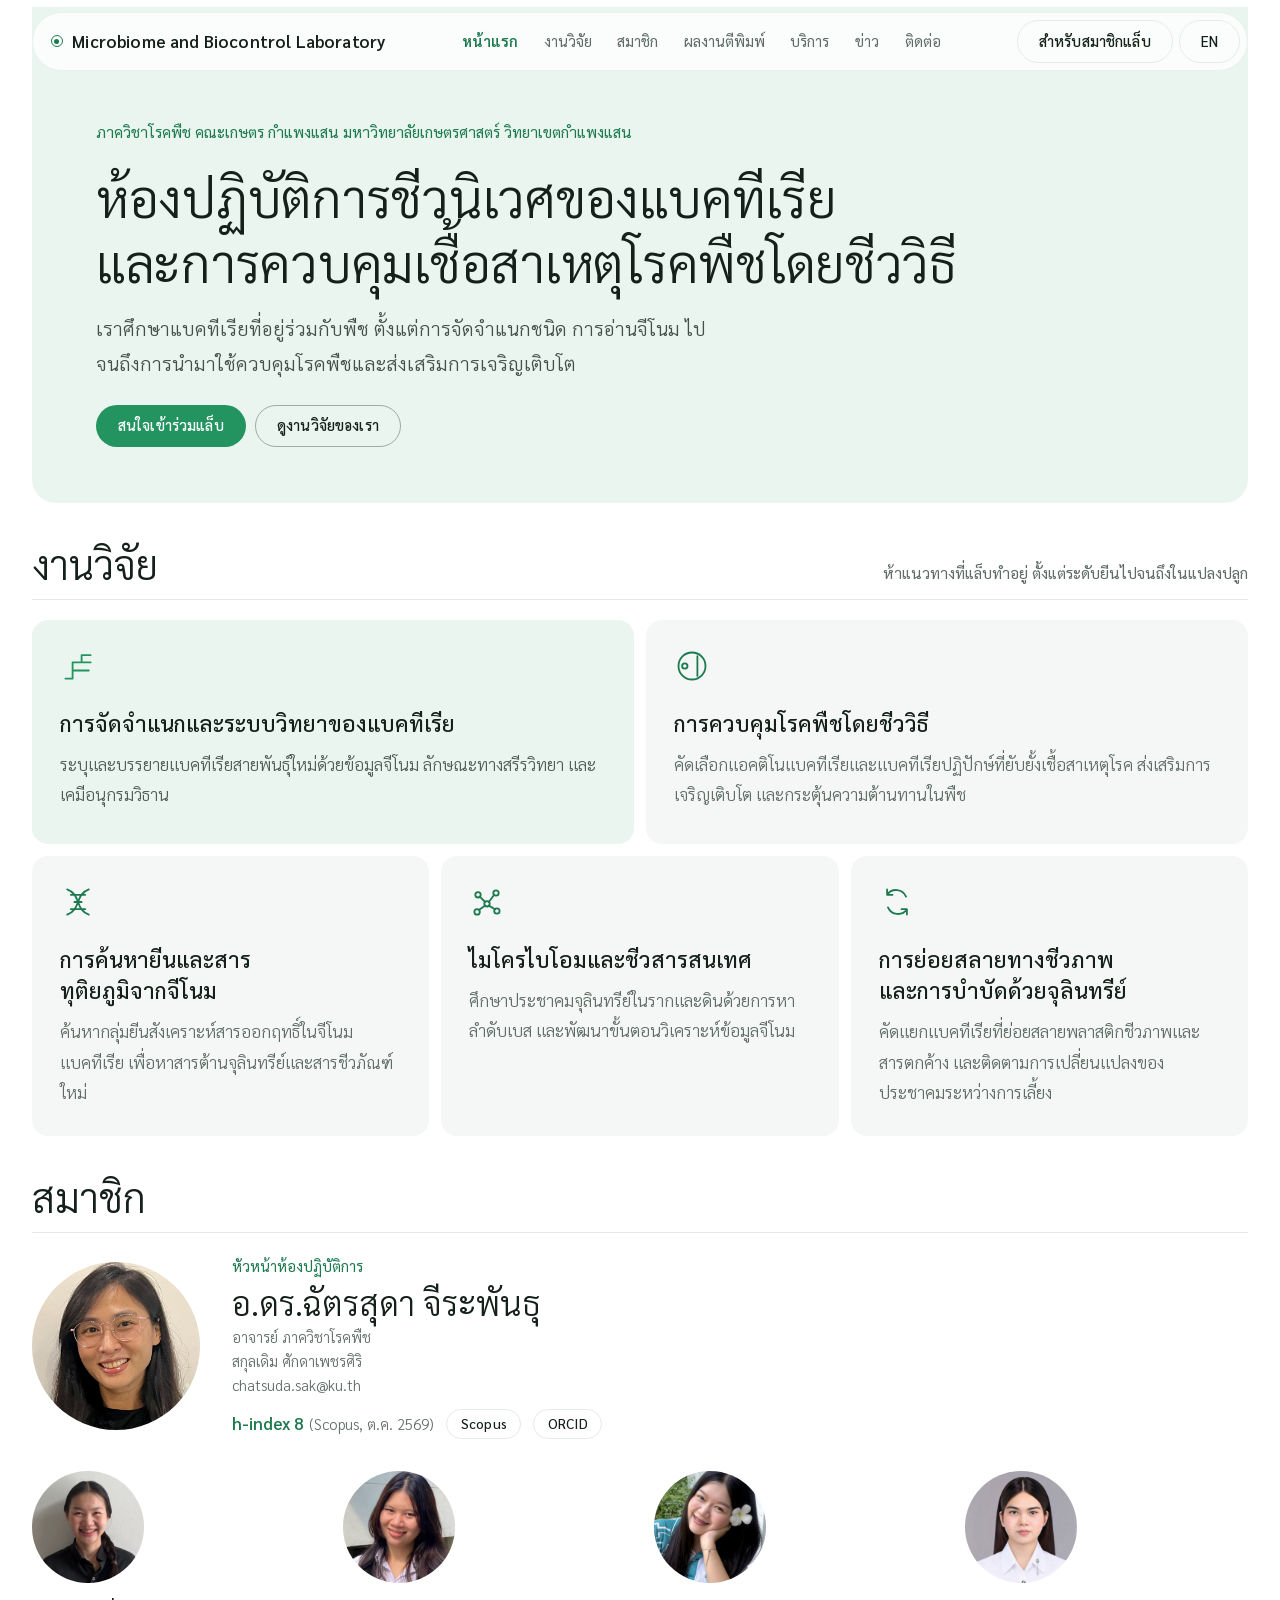
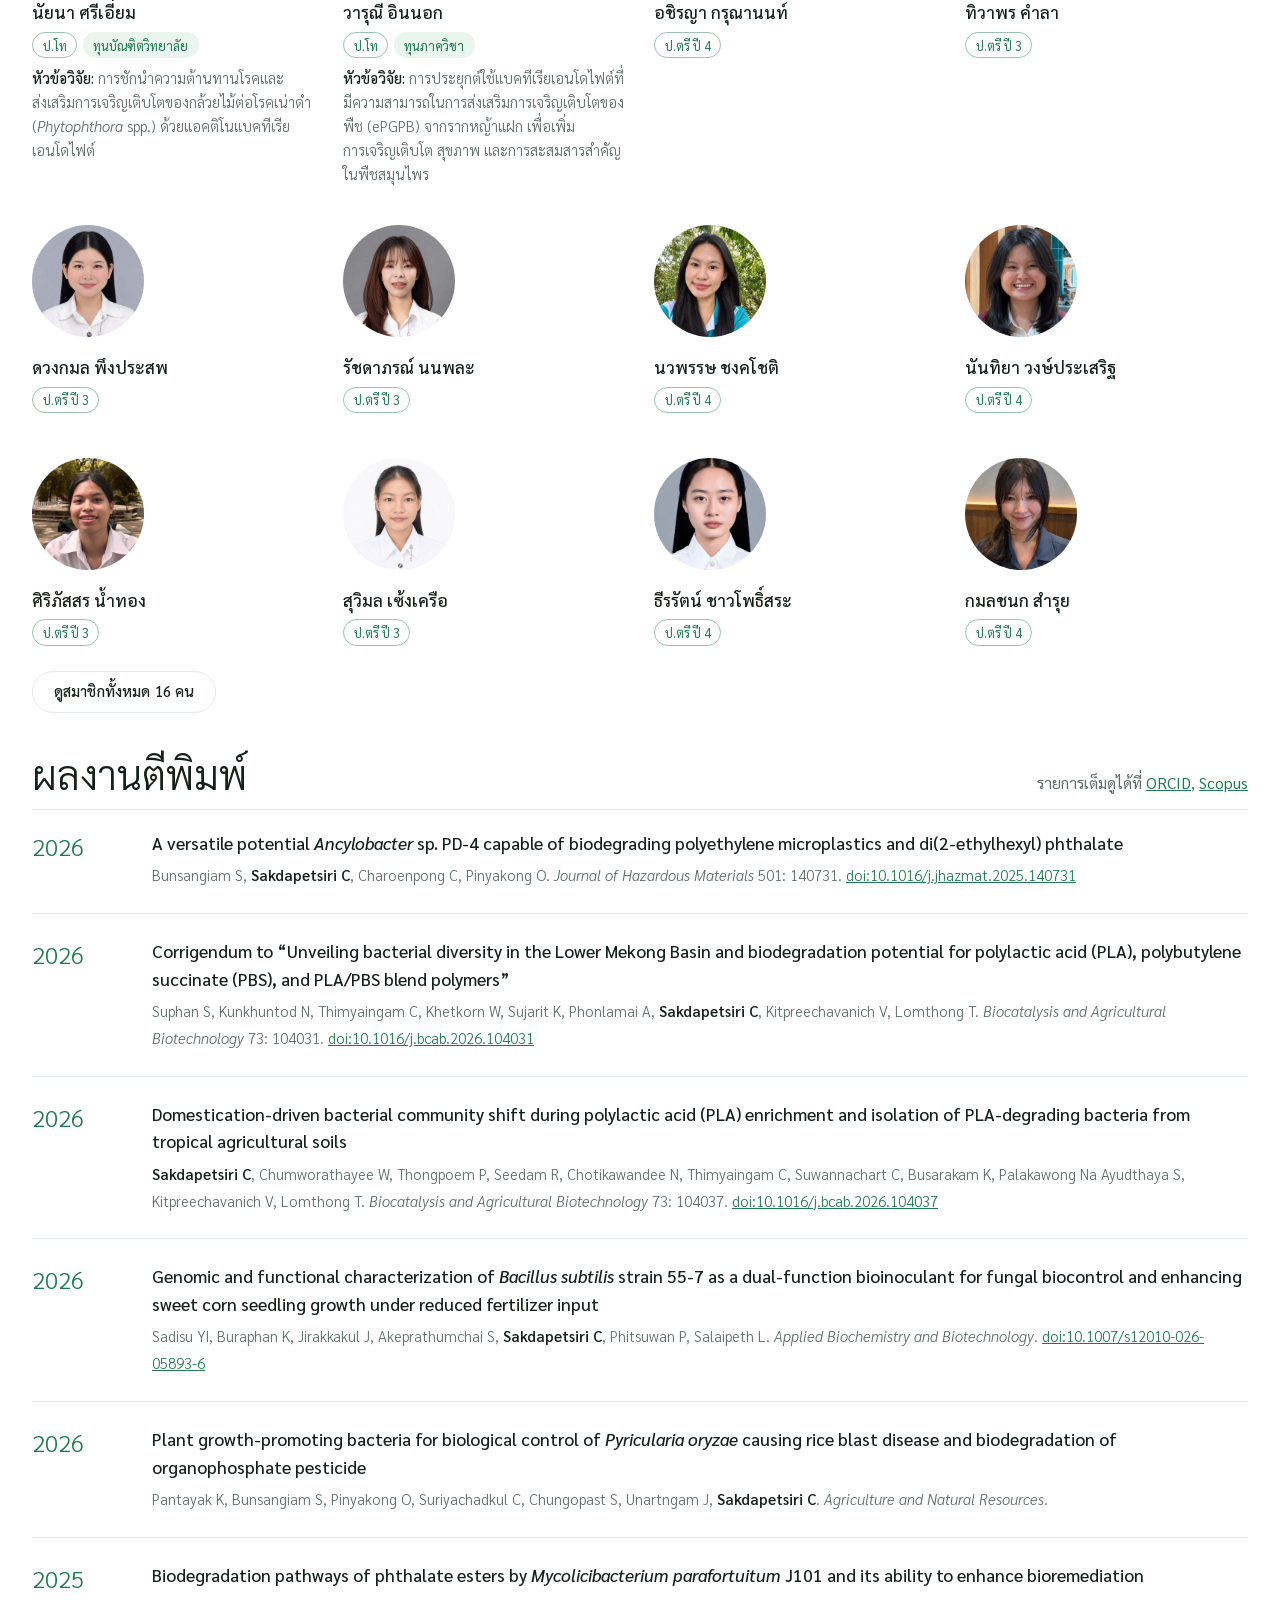
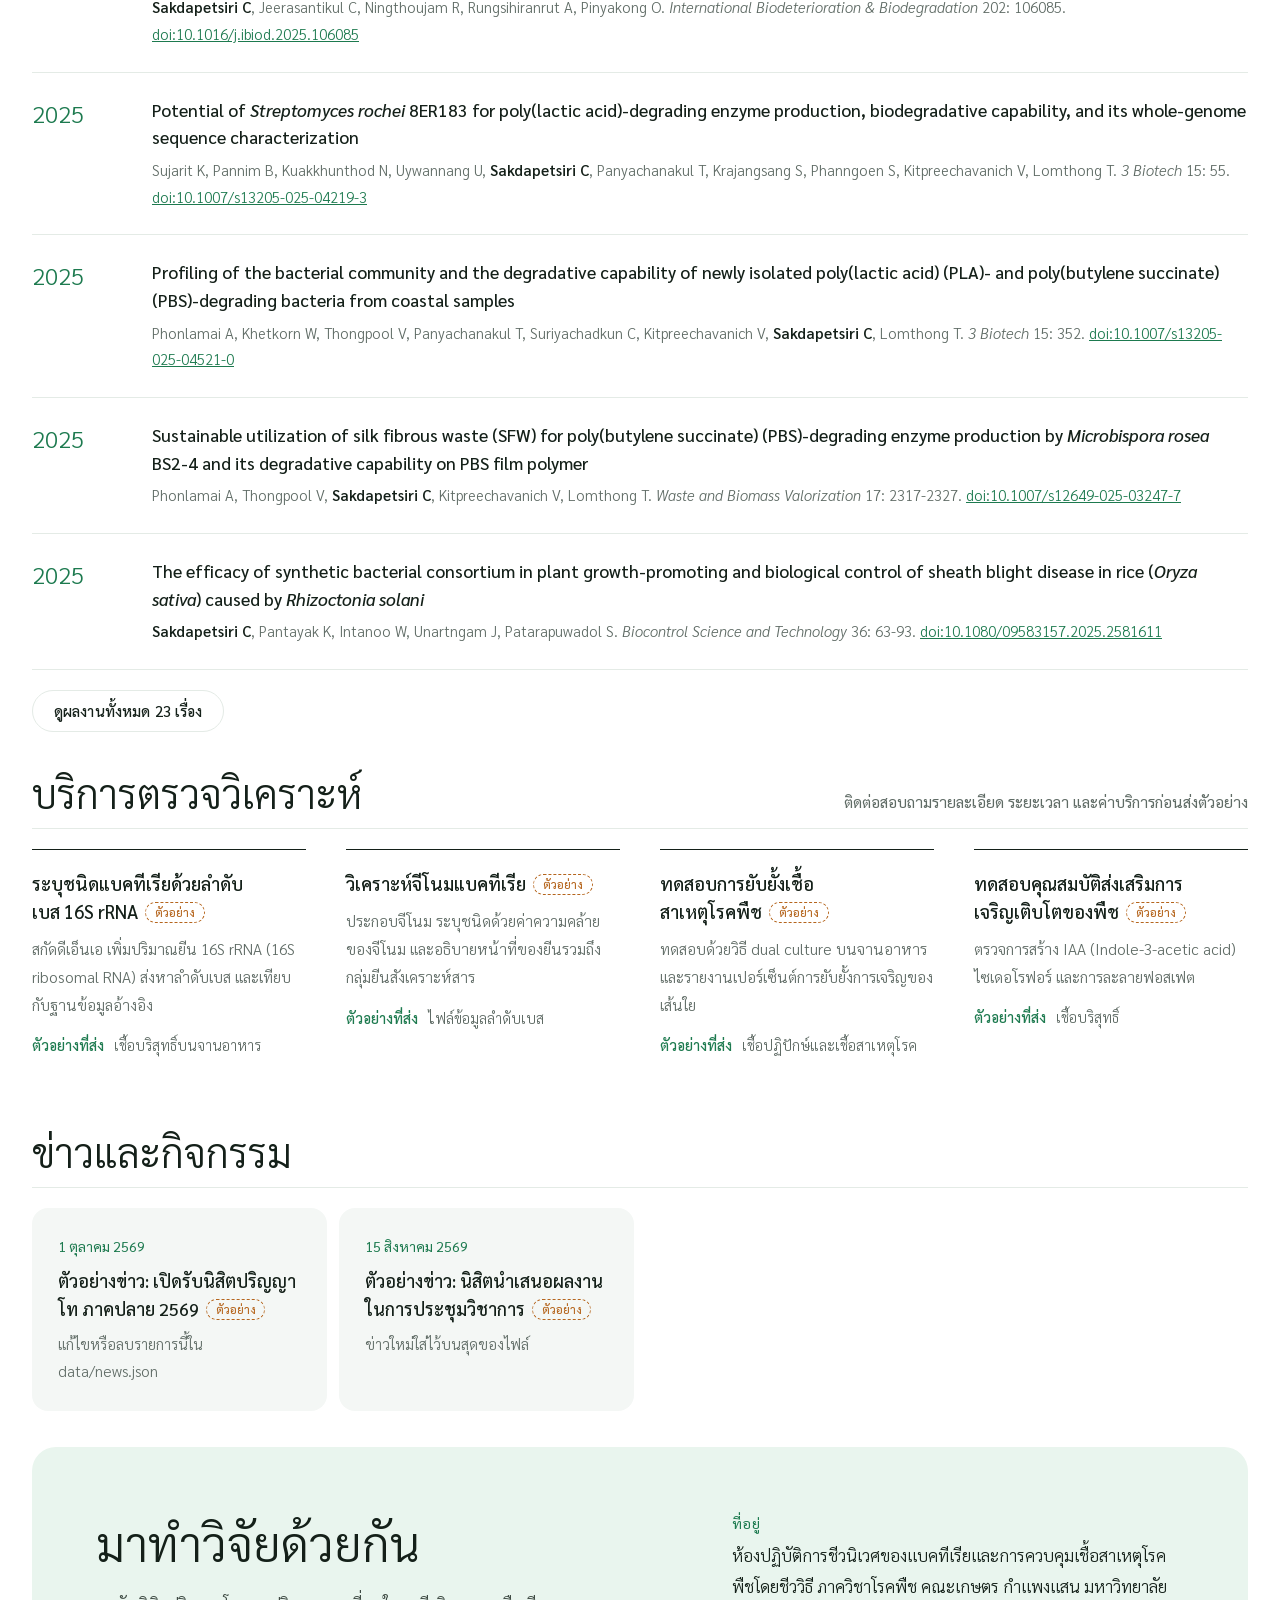
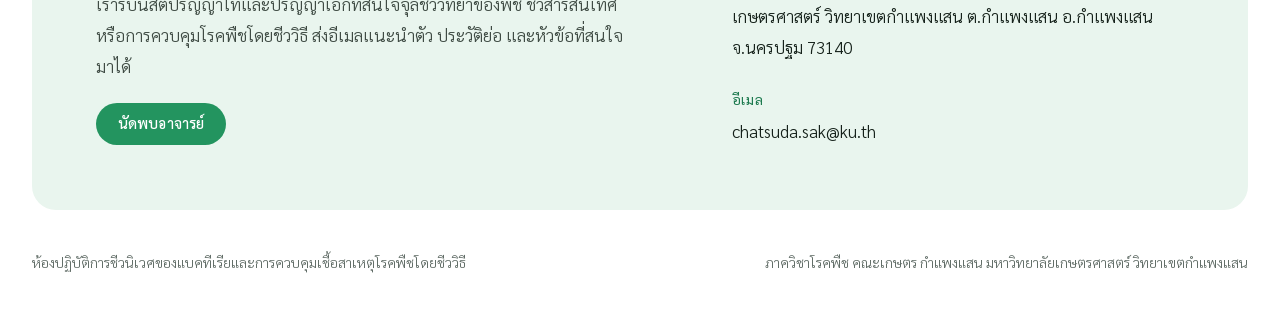
==== commit bb1ab871: "Limit home member preview to 3 rows with shuffled undergrads; add members page Co-Authored-By: Claud" ====
--- a/index.html
+++ b/index.html
@@ -8,7 +8,7 @@
 <link rel="preconnect" href="https://fonts.googleapis.com">
 <link rel="preconnect" href="https://fonts.gstatic.com" crossorigin>
 <link rel="stylesheet" href="https://fonts.googleapis.com/css2?family=Sarabun:wght@300;400;500;600;700;800&display=swap">
-<link rel="stylesheet" href="assets/style.css?v=26">
+<link rel="stylesheet" href="assets/style.css?v=27">
 </head>
 <body>
 <header class="top">
@@ -54,6 +54,7 @@
   <section class="block" id="members">
     <div class="head"><h2 data-i18n="nav.members">สมาชิก</h2></div>
     <div id="member-list"></div>
+    <div class="more-row"><a class="pill ghost" id="member-more" href="members.html">ดูสมาชิกทั้งหมด</a></div>
   </section>
 
   <section class="block" id="publications">
@@ -98,6 +99,6 @@
   <span data-bind="department"></span>
 </footer>
 
-<script src="assets/app.js?v=26"></script>
+<script src="assets/app.js?v=27"></script>
 </body>
 </html>
--- a/assets/style.css
+++ b/assets/style.css
@@ -308,3 +308,4 @@
 .kb-grid.single { grid-template-columns: minmax(0, 1fr); }
 .kb-cat-full ul { grid-template-columns: repeat(auto-fill, minmax(min(100%, 22rem), 1fr)); column-gap: 2rem; }
 .kb-empty .pill { margin-top: 0.75rem; }
+.person[hidden] { display: none; }
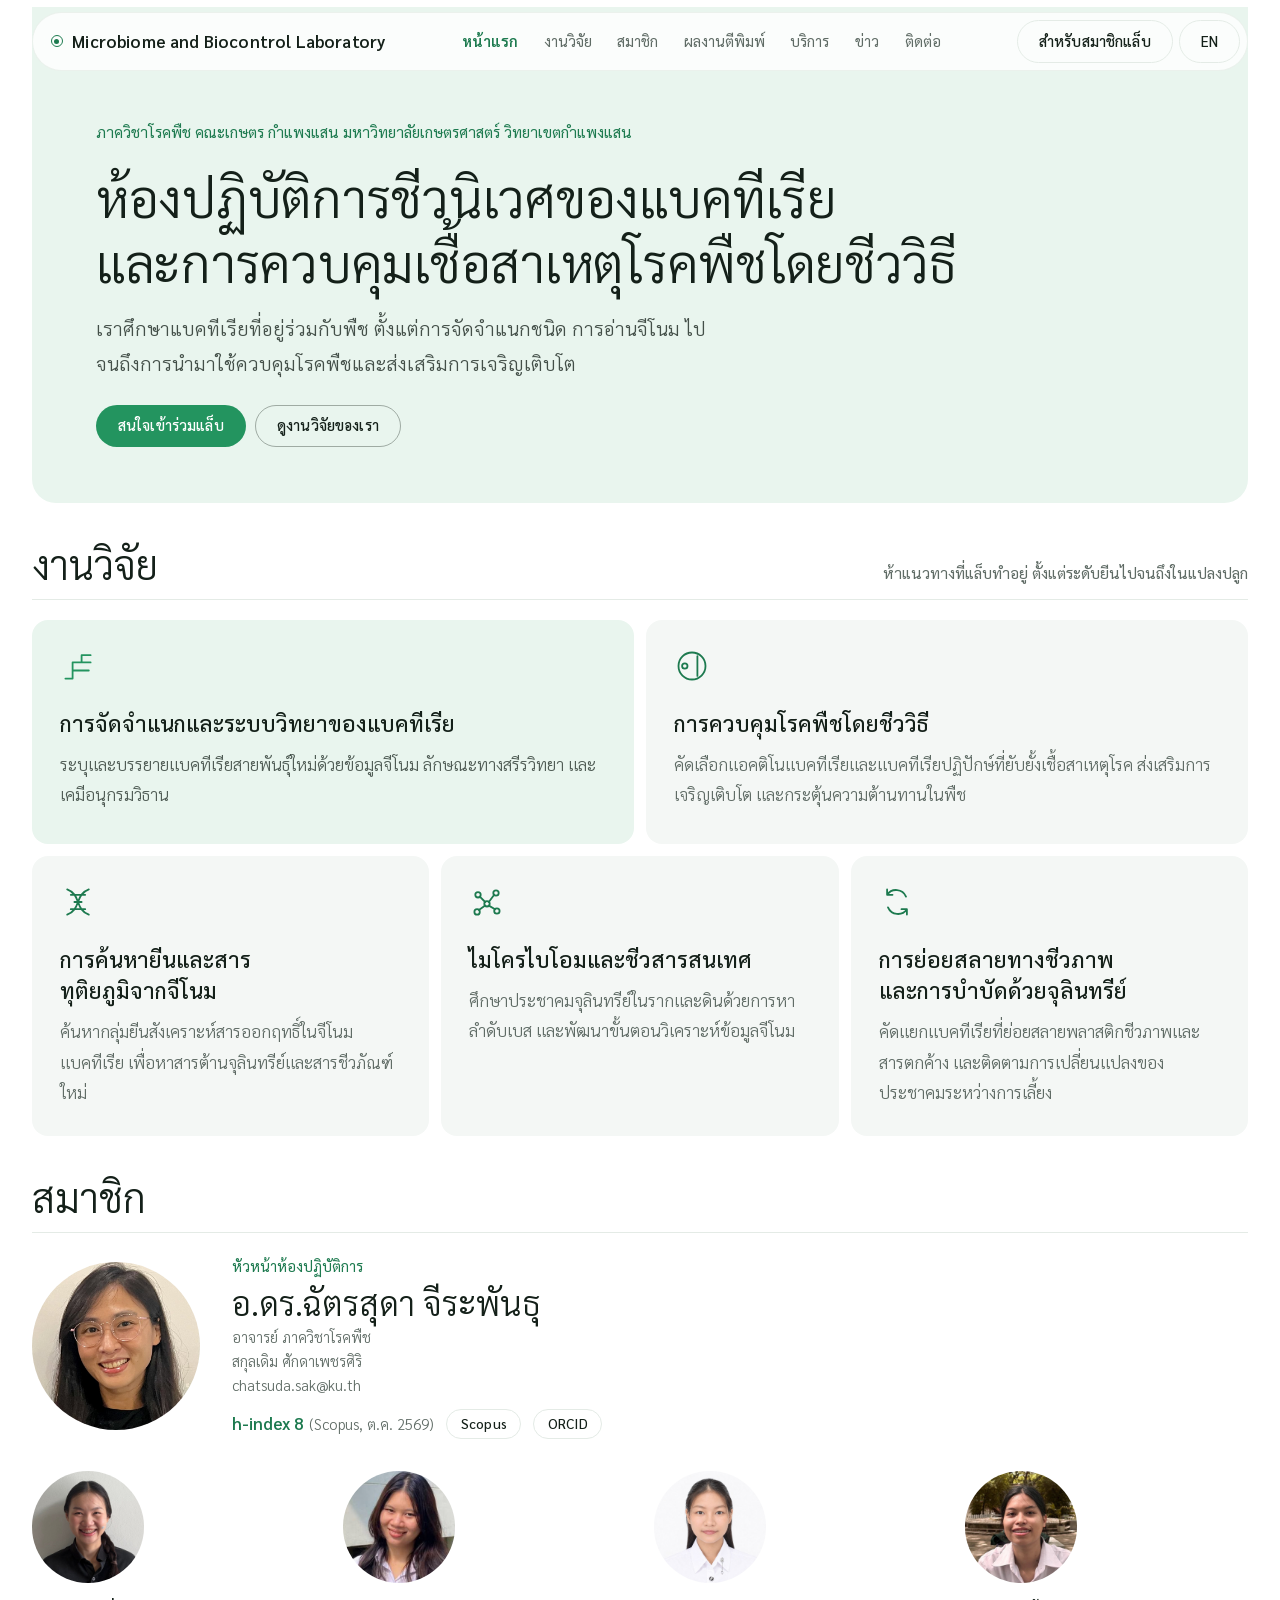
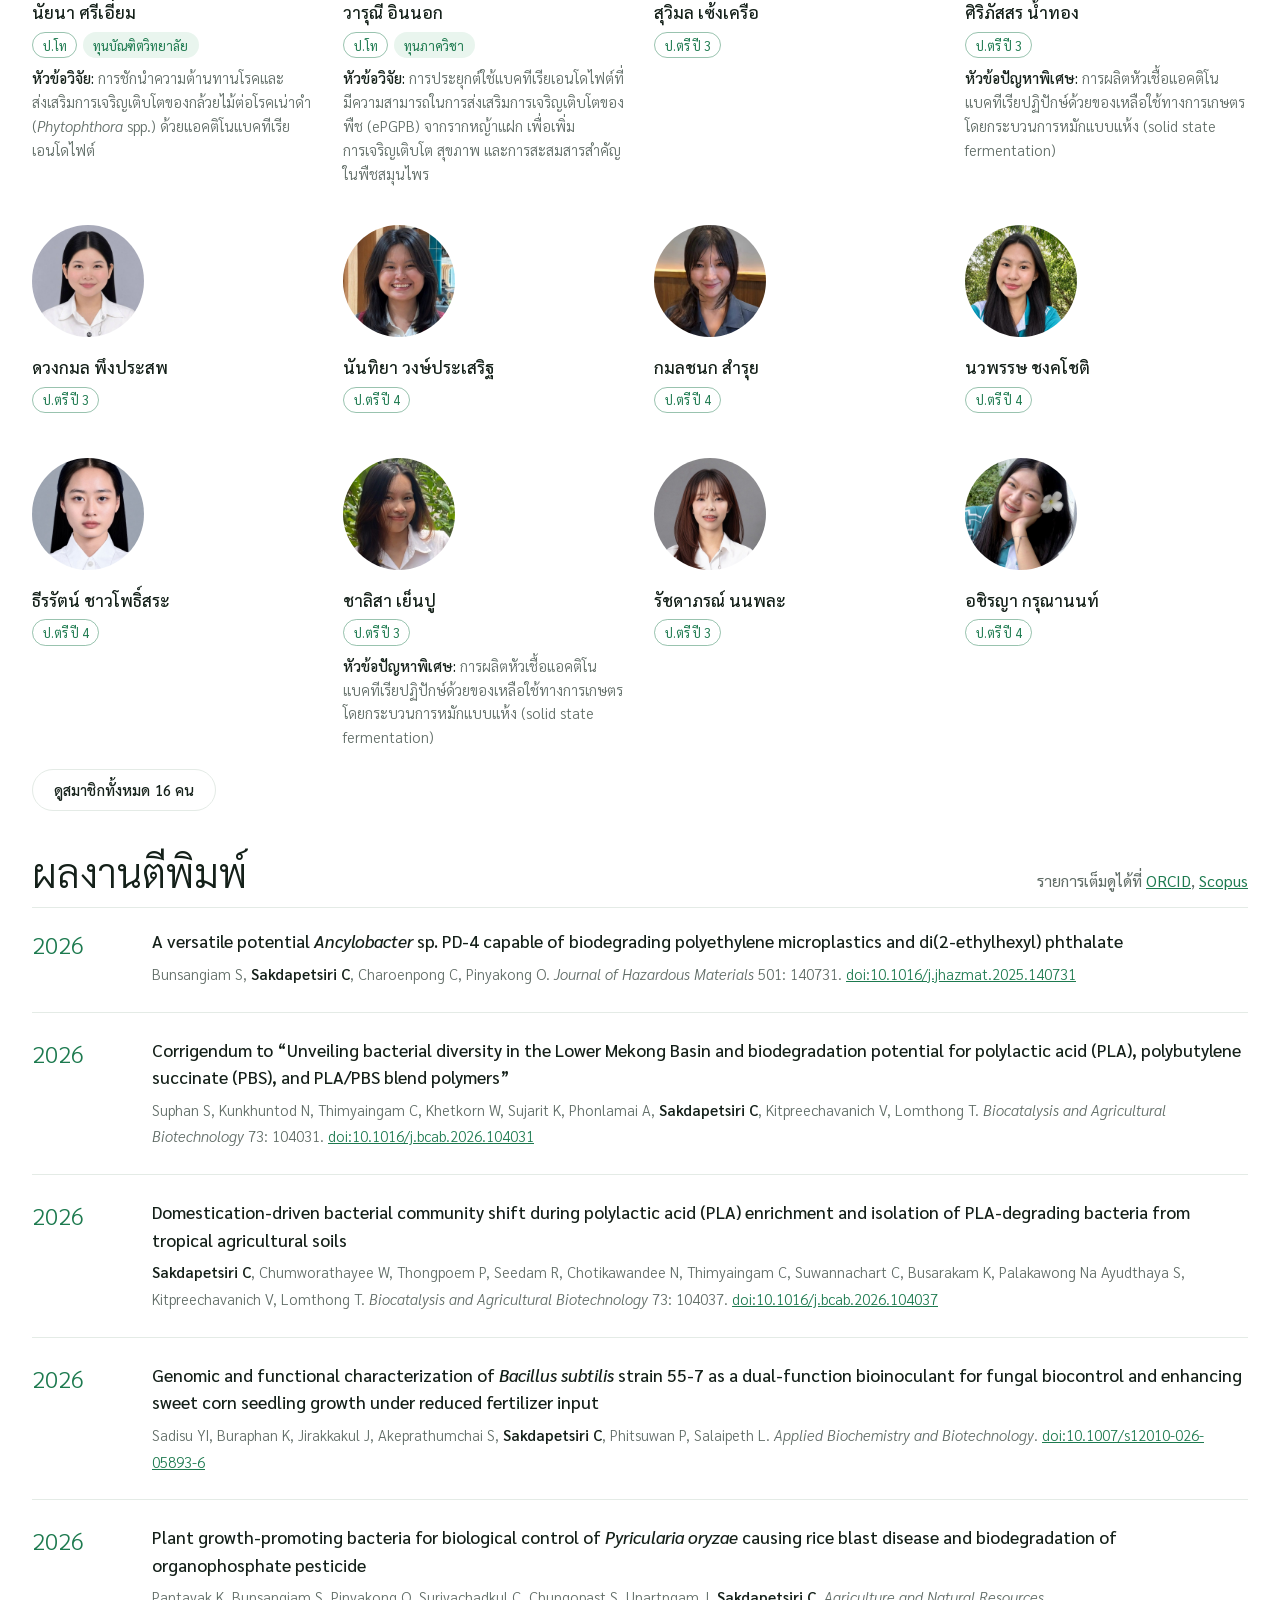
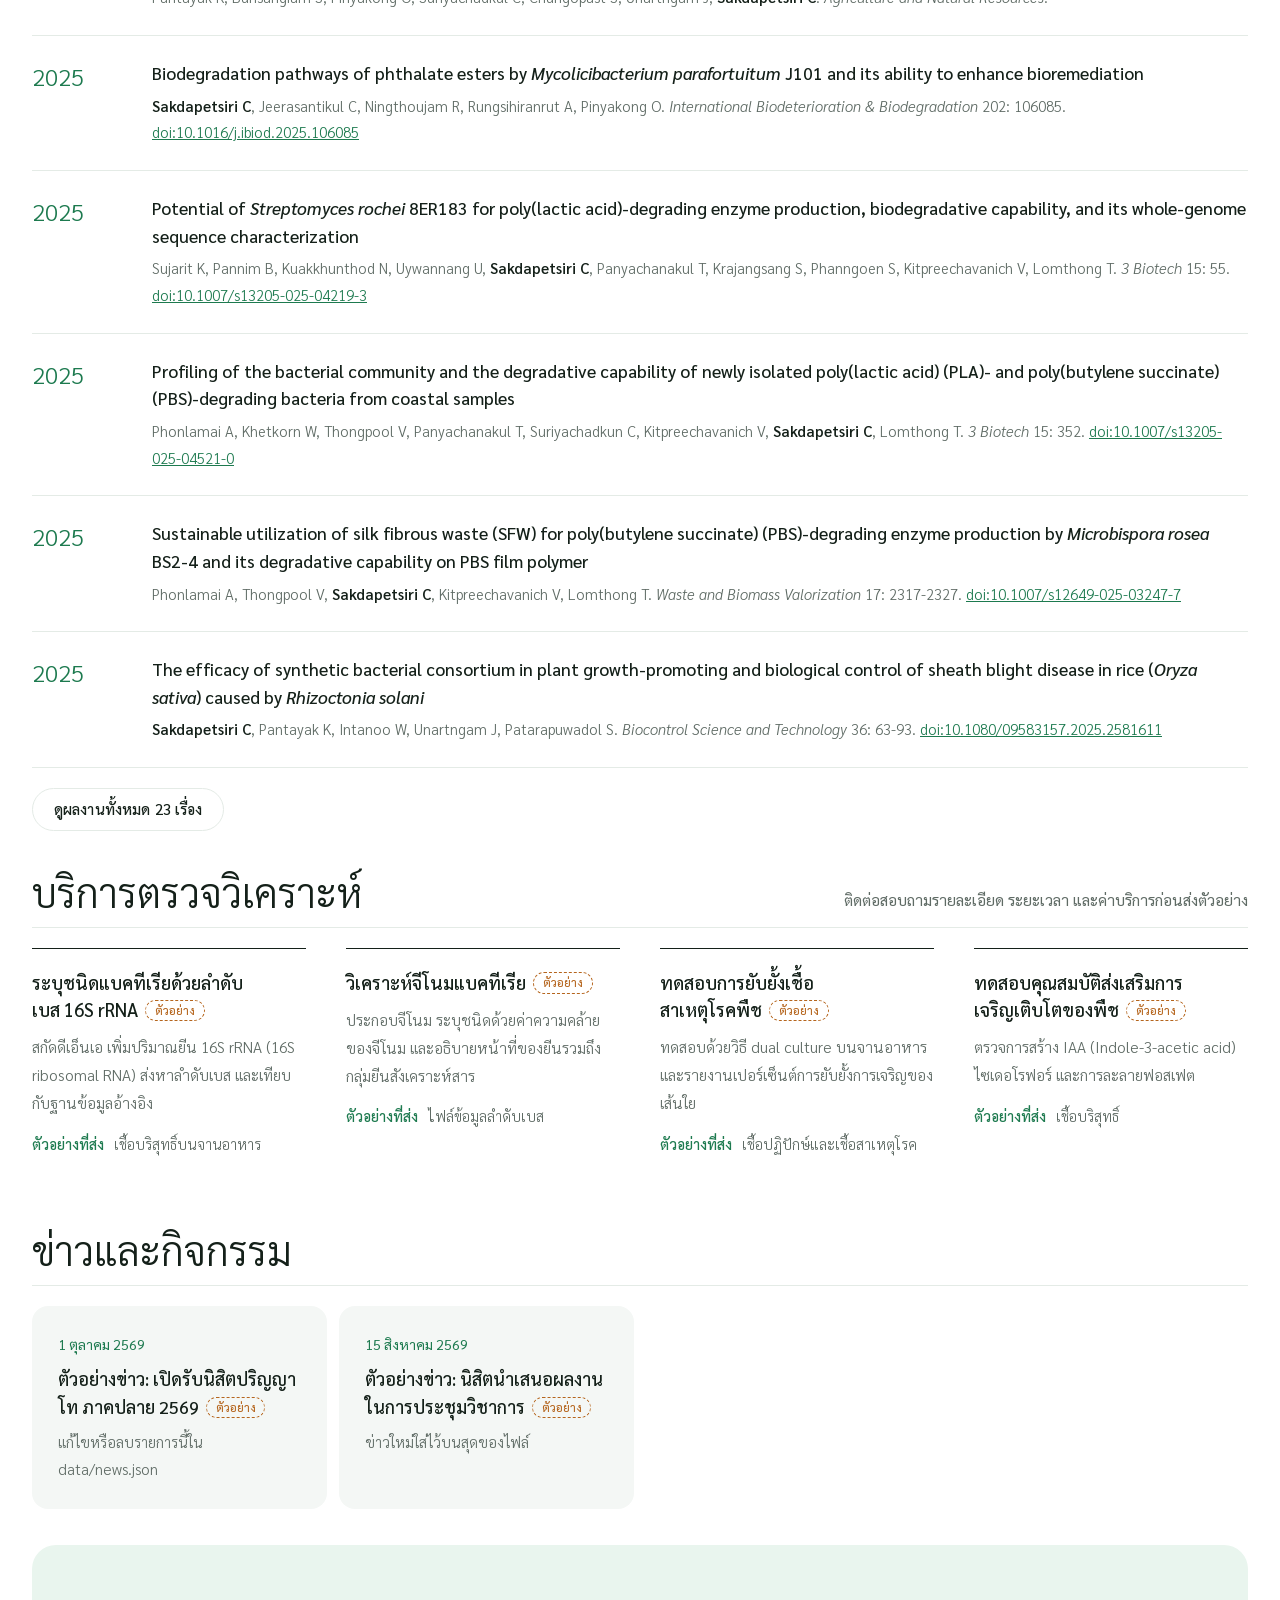
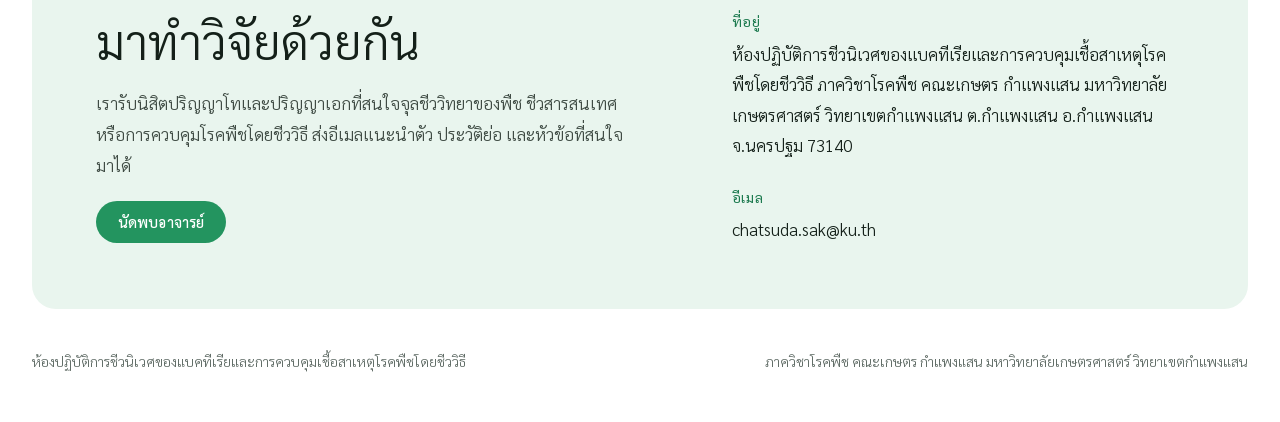
==== commit 48a648c9: "Draft: special-problem topics for three undergraduate members Co-Authored-By: Claude Opus 5.5 <norep" ====
--- a/index.html
+++ b/index.html
@@ -8,7 +8,7 @@
 <link rel="preconnect" href="https://fonts.googleapis.com">
 <link rel="preconnect" href="https://fonts.gstatic.com" crossorigin>
 <link rel="stylesheet" href="https://fonts.googleapis.com/css2?family=Sarabun:wght@300;400;500;600;700;800&display=swap">
-<link rel="stylesheet" href="assets/style.css?v=27">
+<link rel="stylesheet" href="assets/style.css?v=28">
 </head>
 <body>
 <header class="top">
@@ -99,6 +99,6 @@
   <span data-bind="department"></span>
 </footer>
 
-<script src="assets/app.js?v=27"></script>
+<script src="assets/app.js?v=28"></script>
 </body>
 </html>
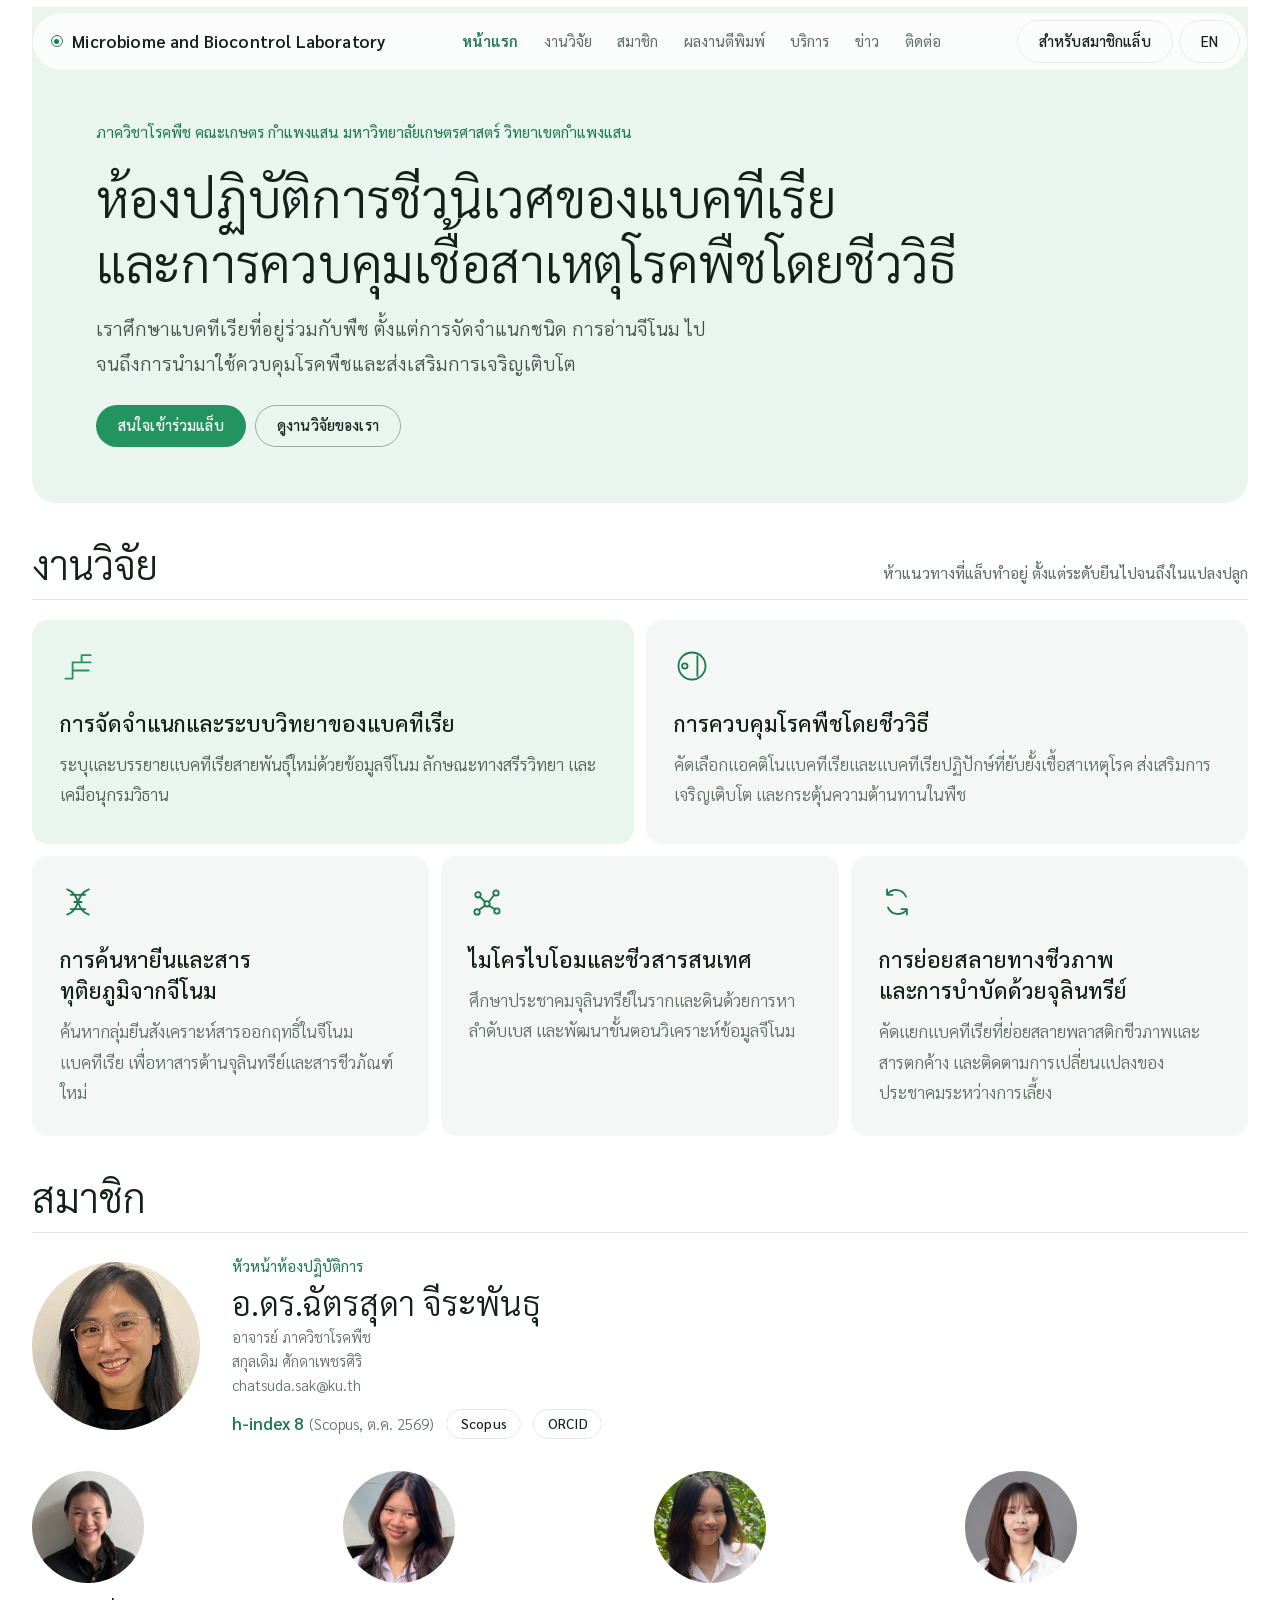
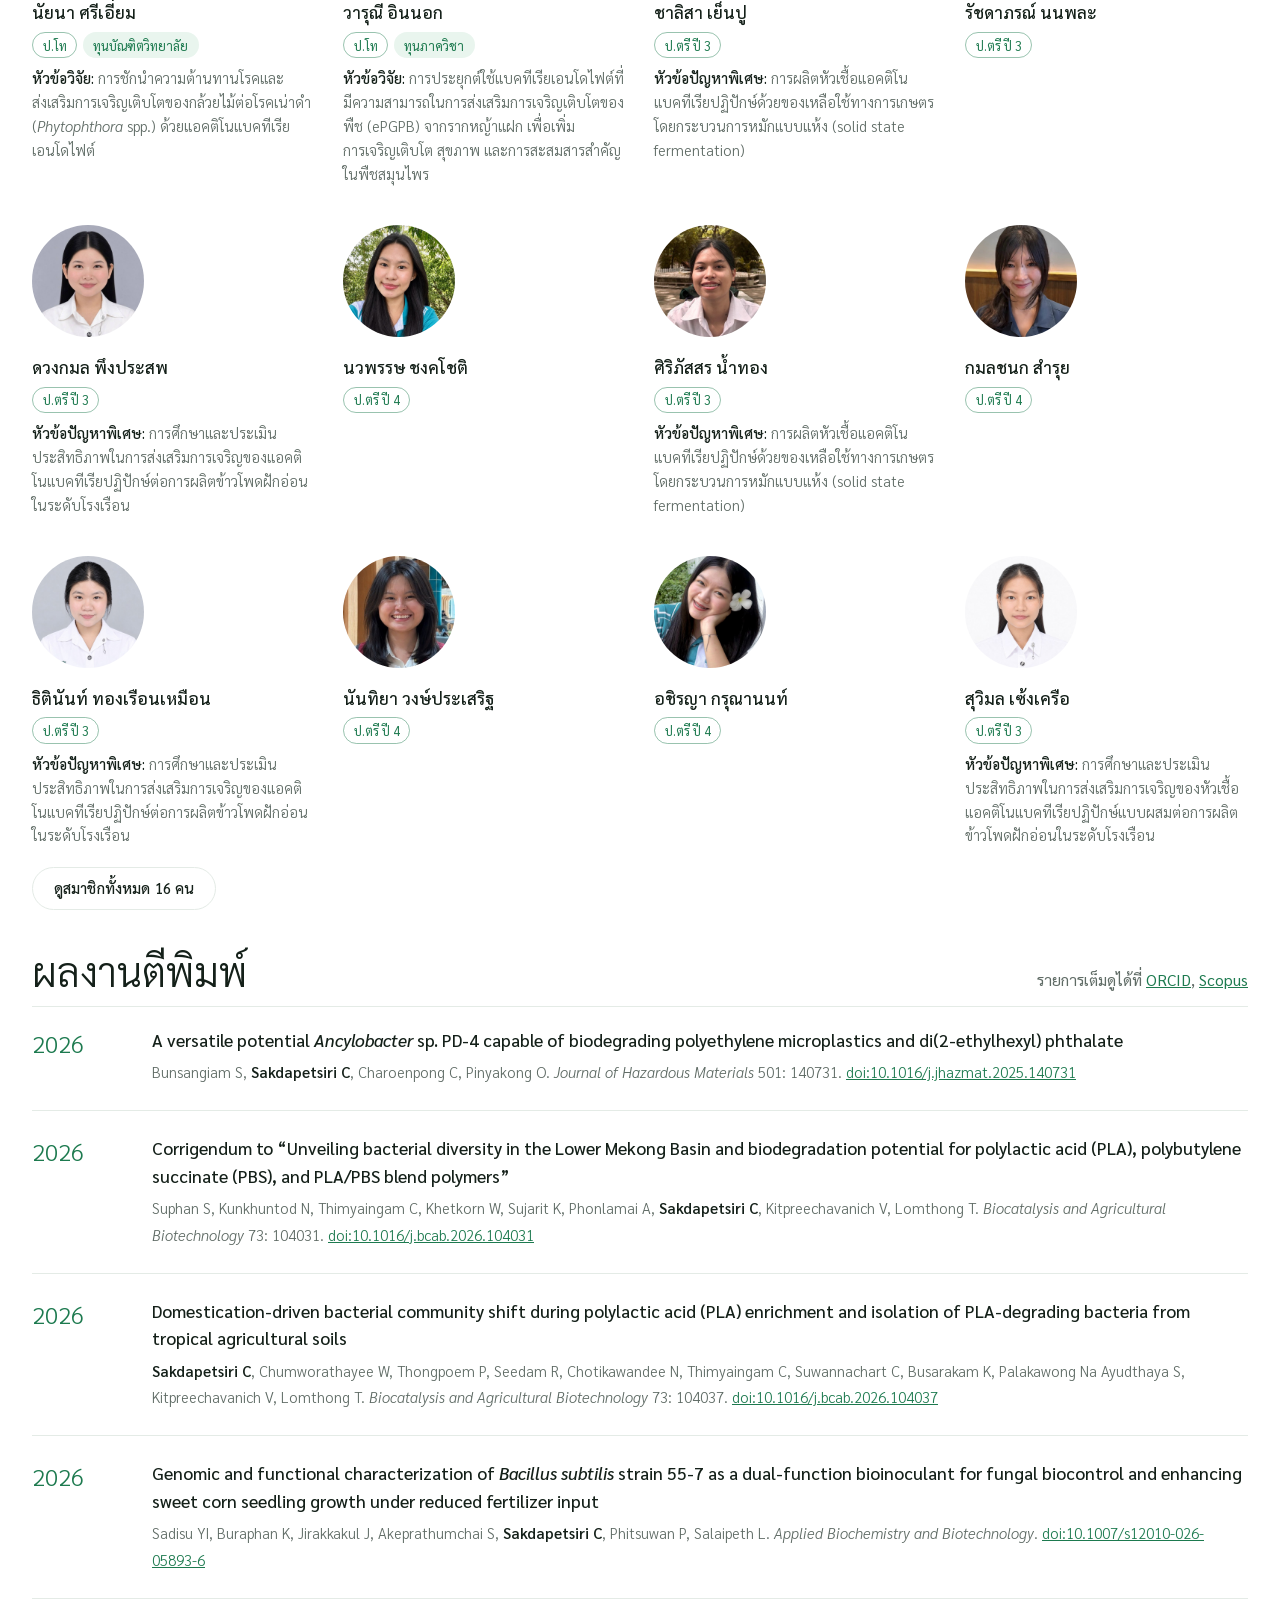
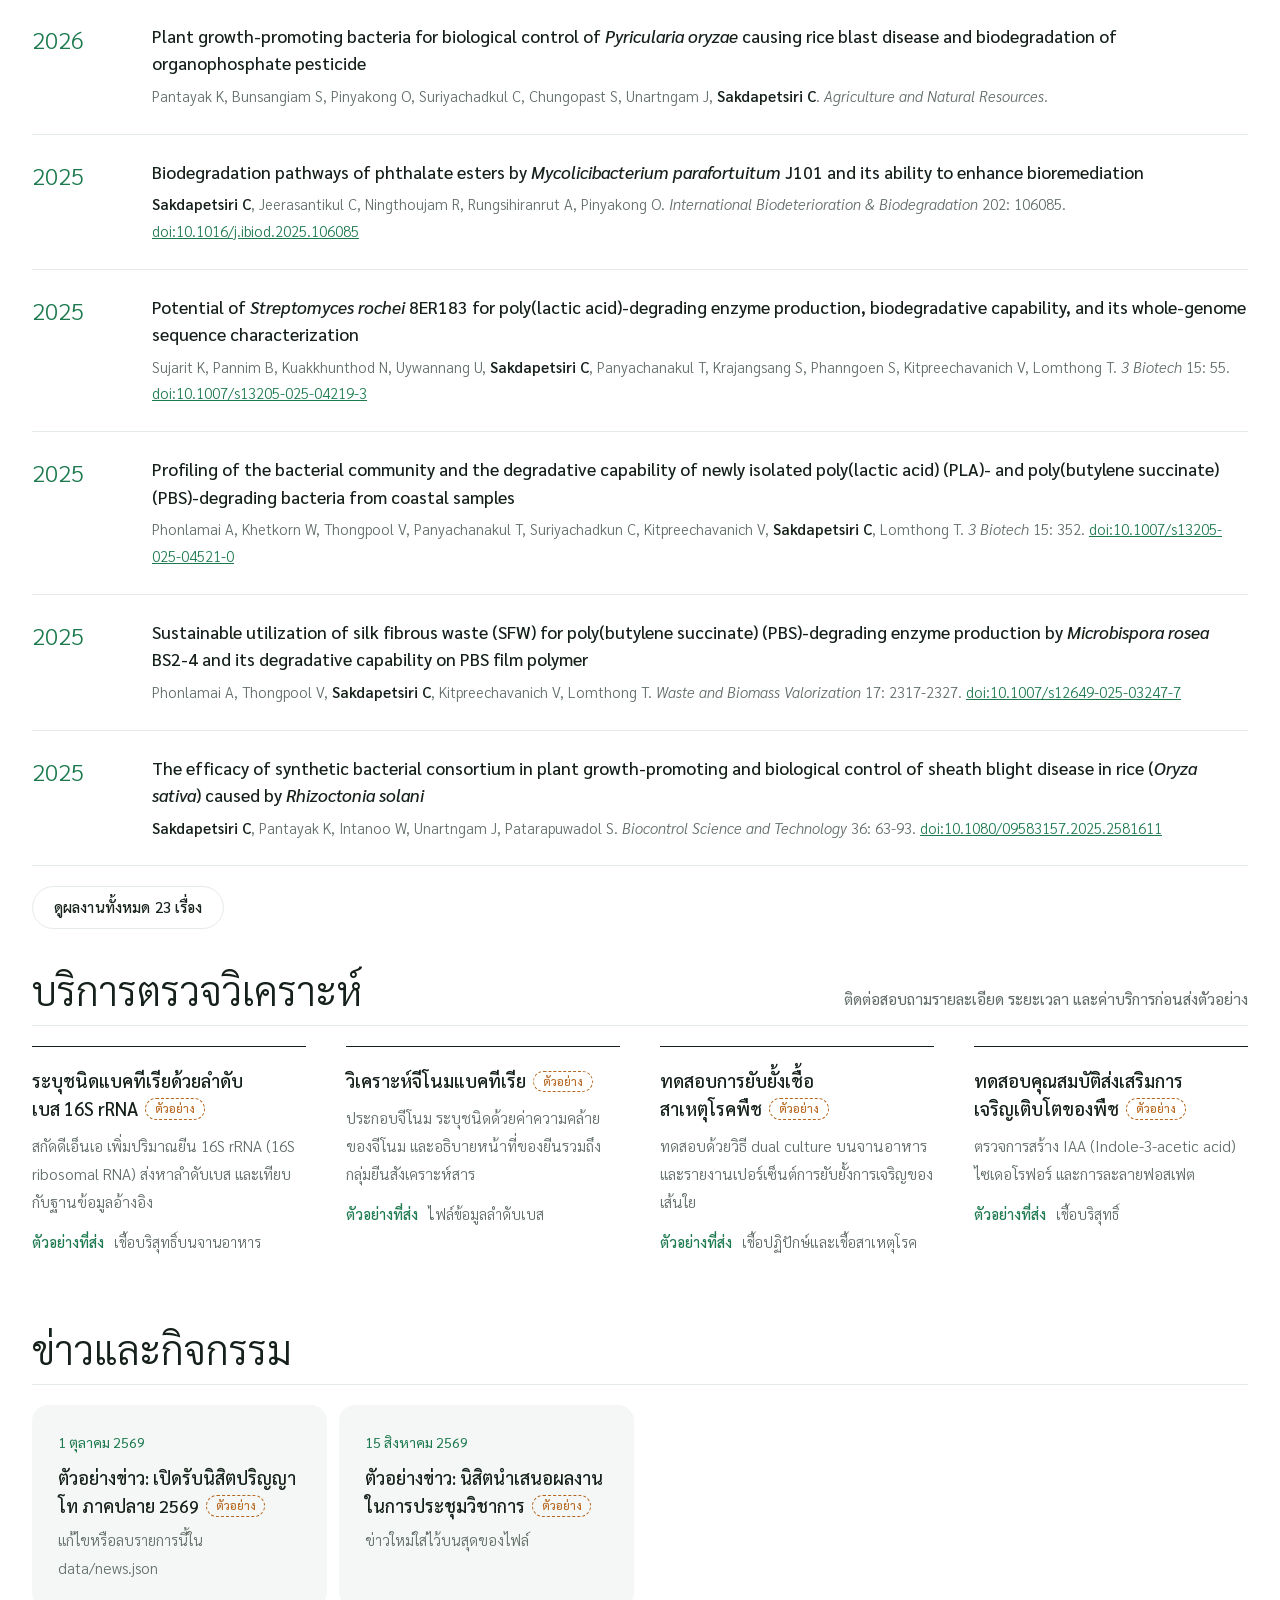
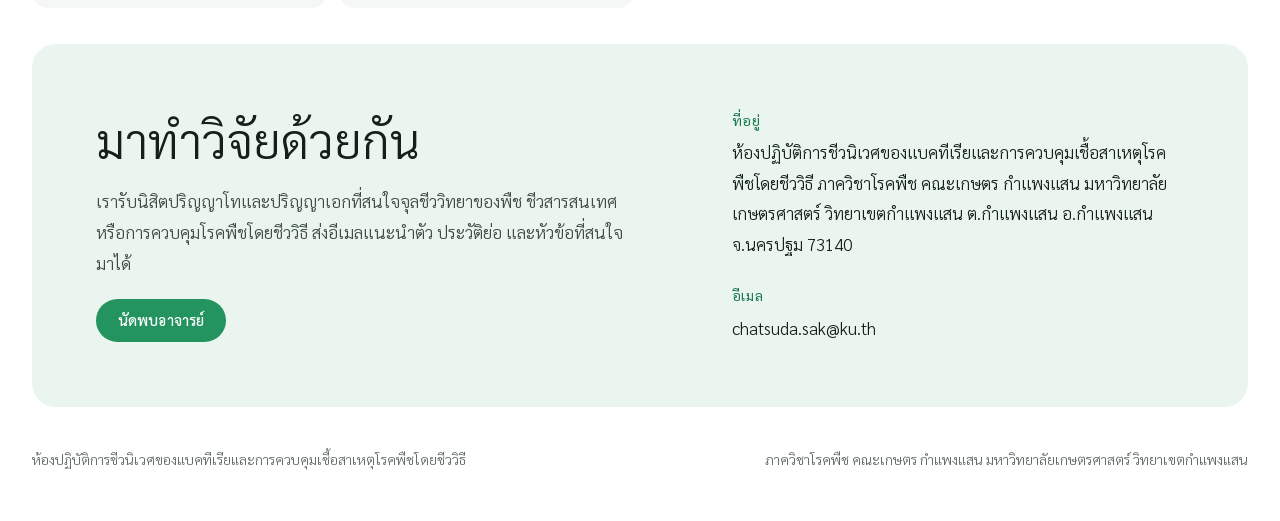
==== commit 81466206: "Top-menu Members link opens the full members page Co-Authored-By: Claude Opus 5.5 <noreply@anthropic" ====
--- a/index.html
+++ b/index.html
@@ -17,7 +17,7 @@
     <nav aria-label="Sections">
       <a href="#home" aria-current="page" data-i18n="nav.home">หน้าแรก</a>
       <a href="#research" data-i18n="nav.research">งานวิจัย</a>
-      <a href="#members" data-i18n="nav.members">สมาชิก</a>
+      <a href="members.html" data-i18n="nav.members">สมาชิก</a>
       <a href="publications.html" data-i18n="nav.publications">ผลงานตีพิมพ์</a>
       <a href="#services" data-i18n="nav.services">บริการ</a>
       <a href="#news" data-i18n="nav.news">ข่าว</a>
